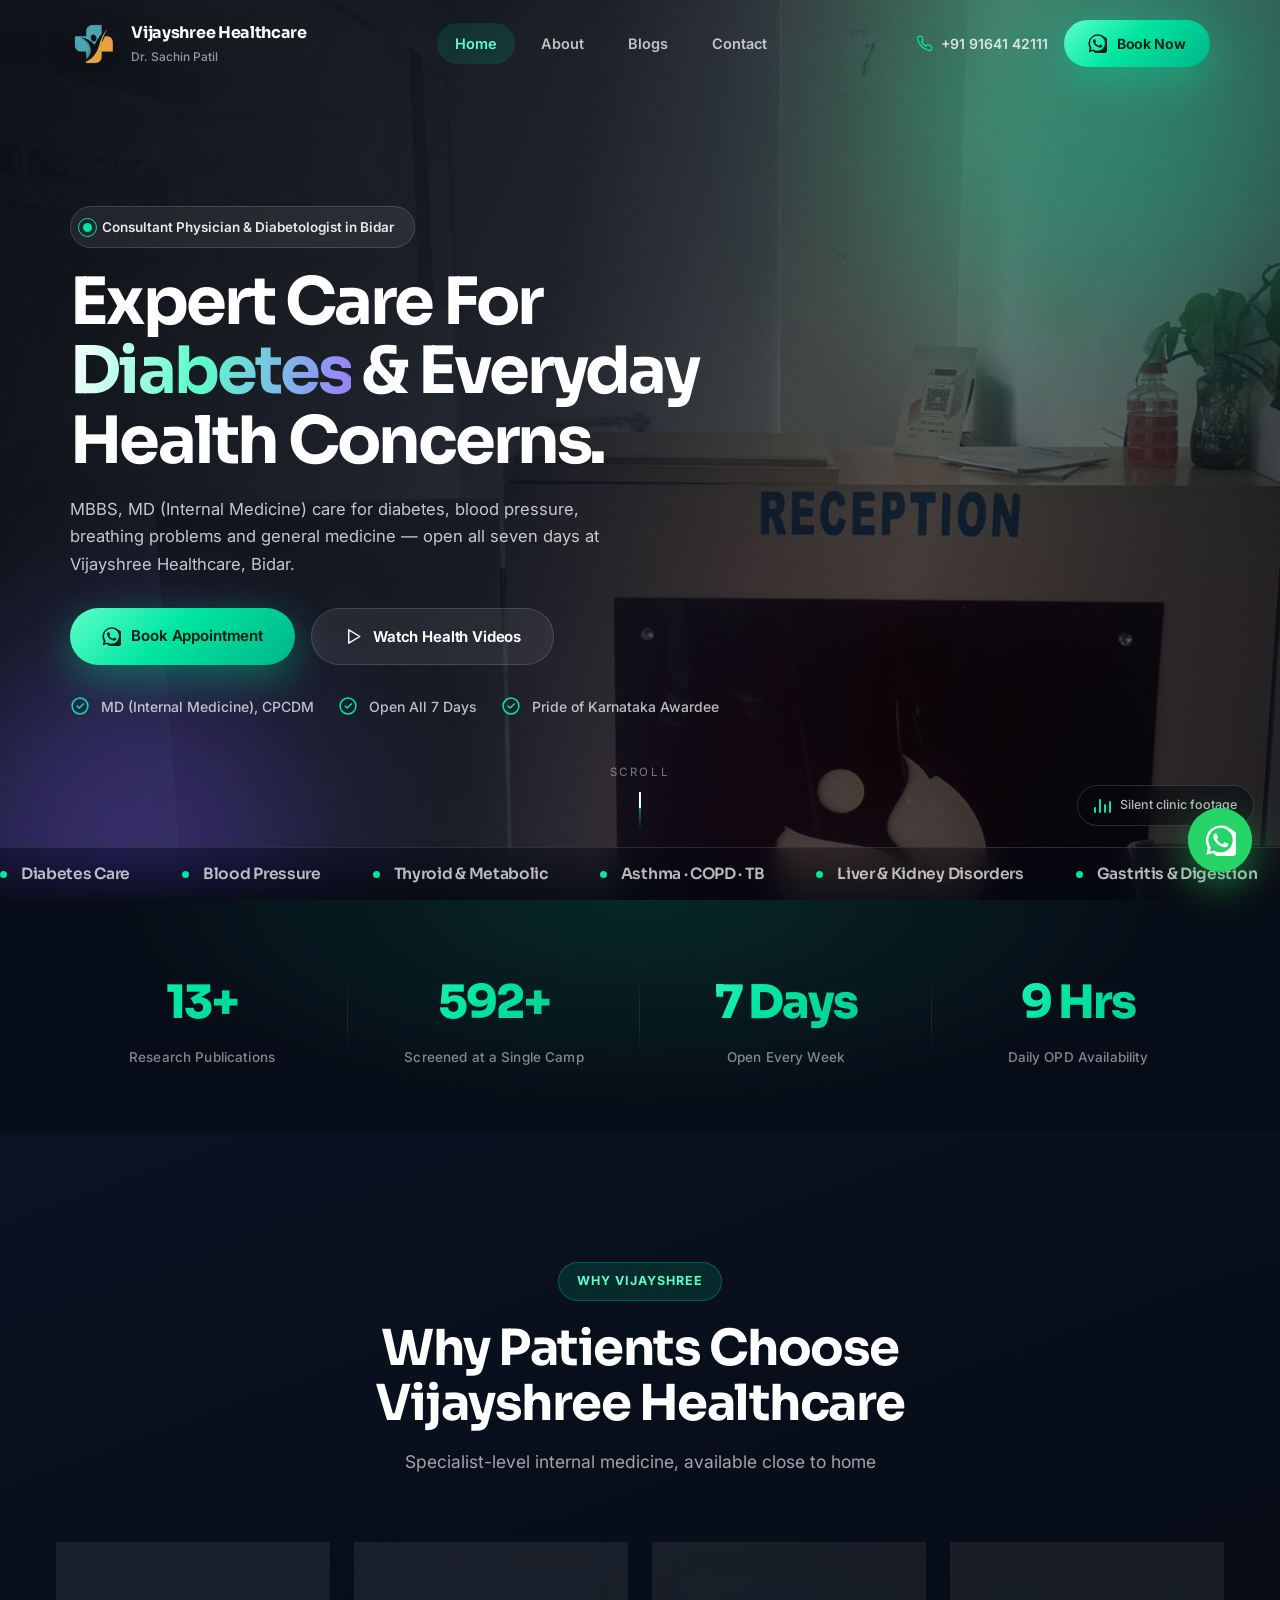
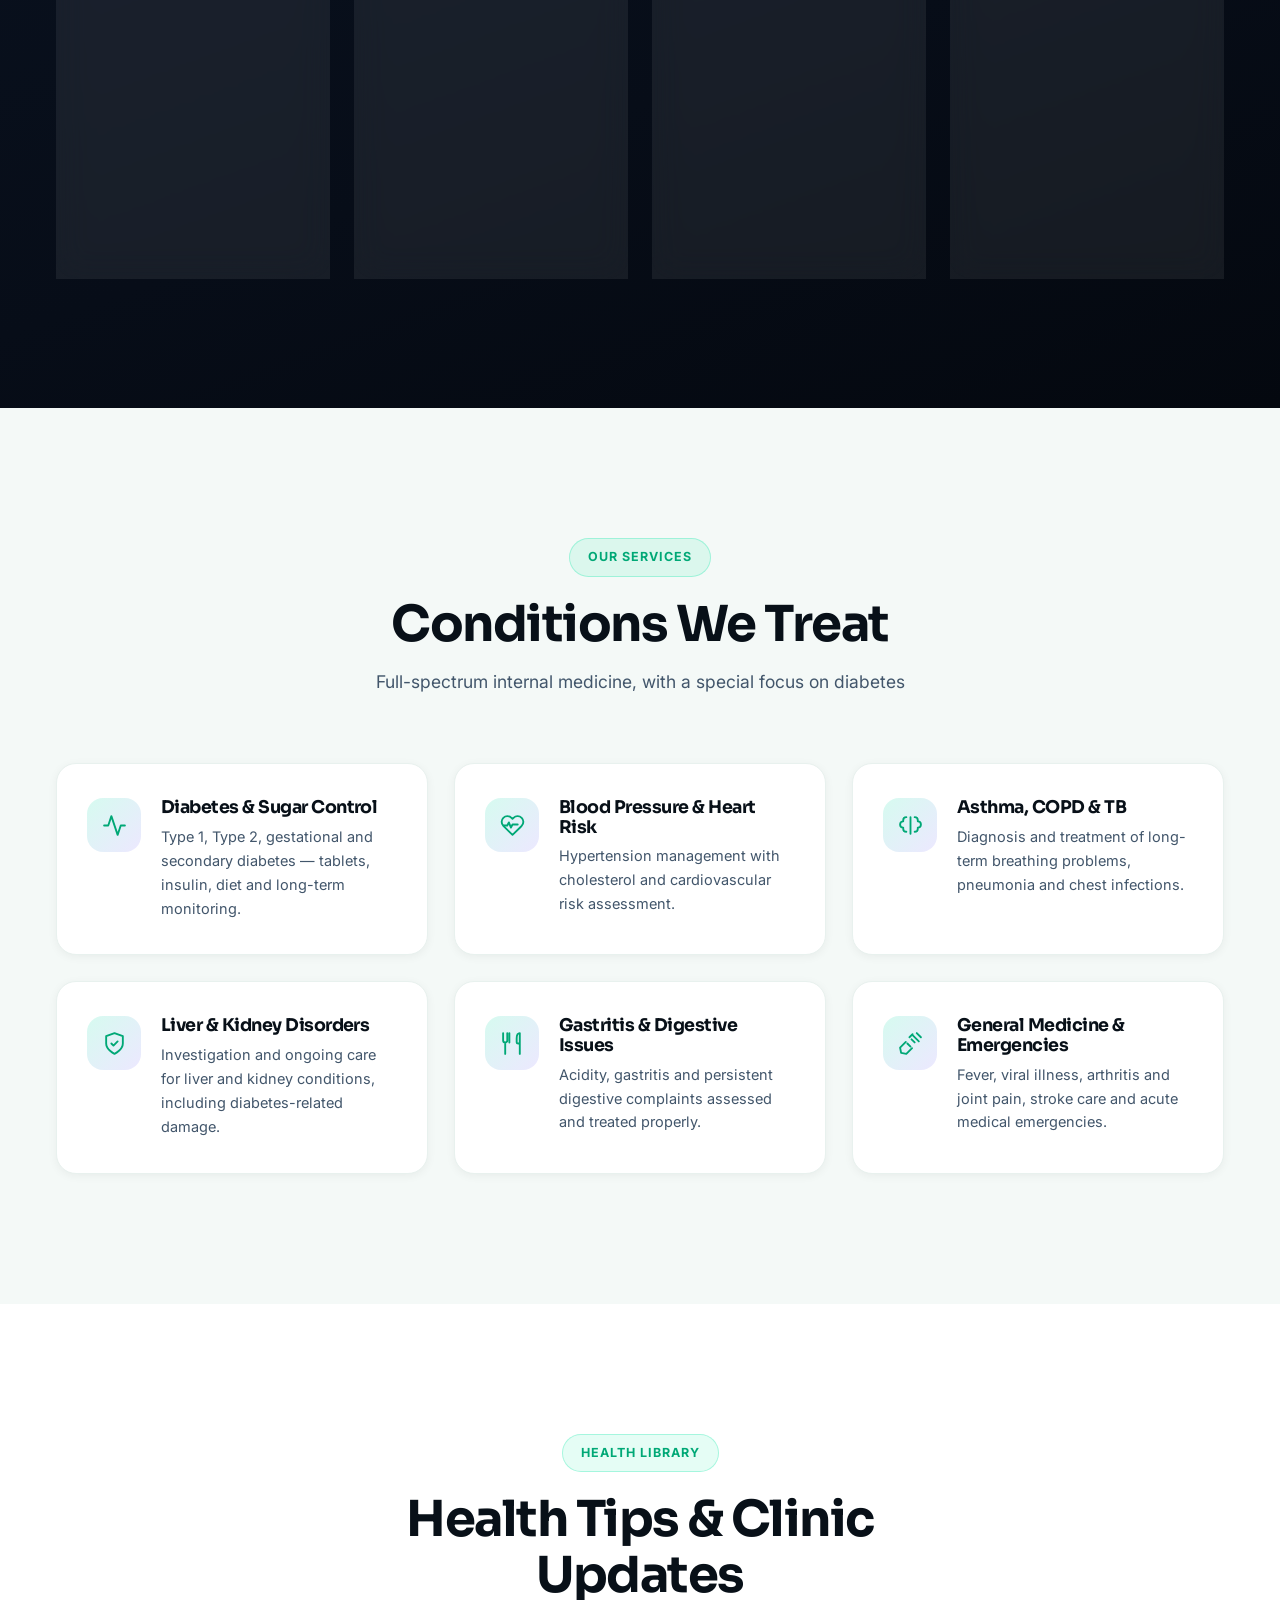
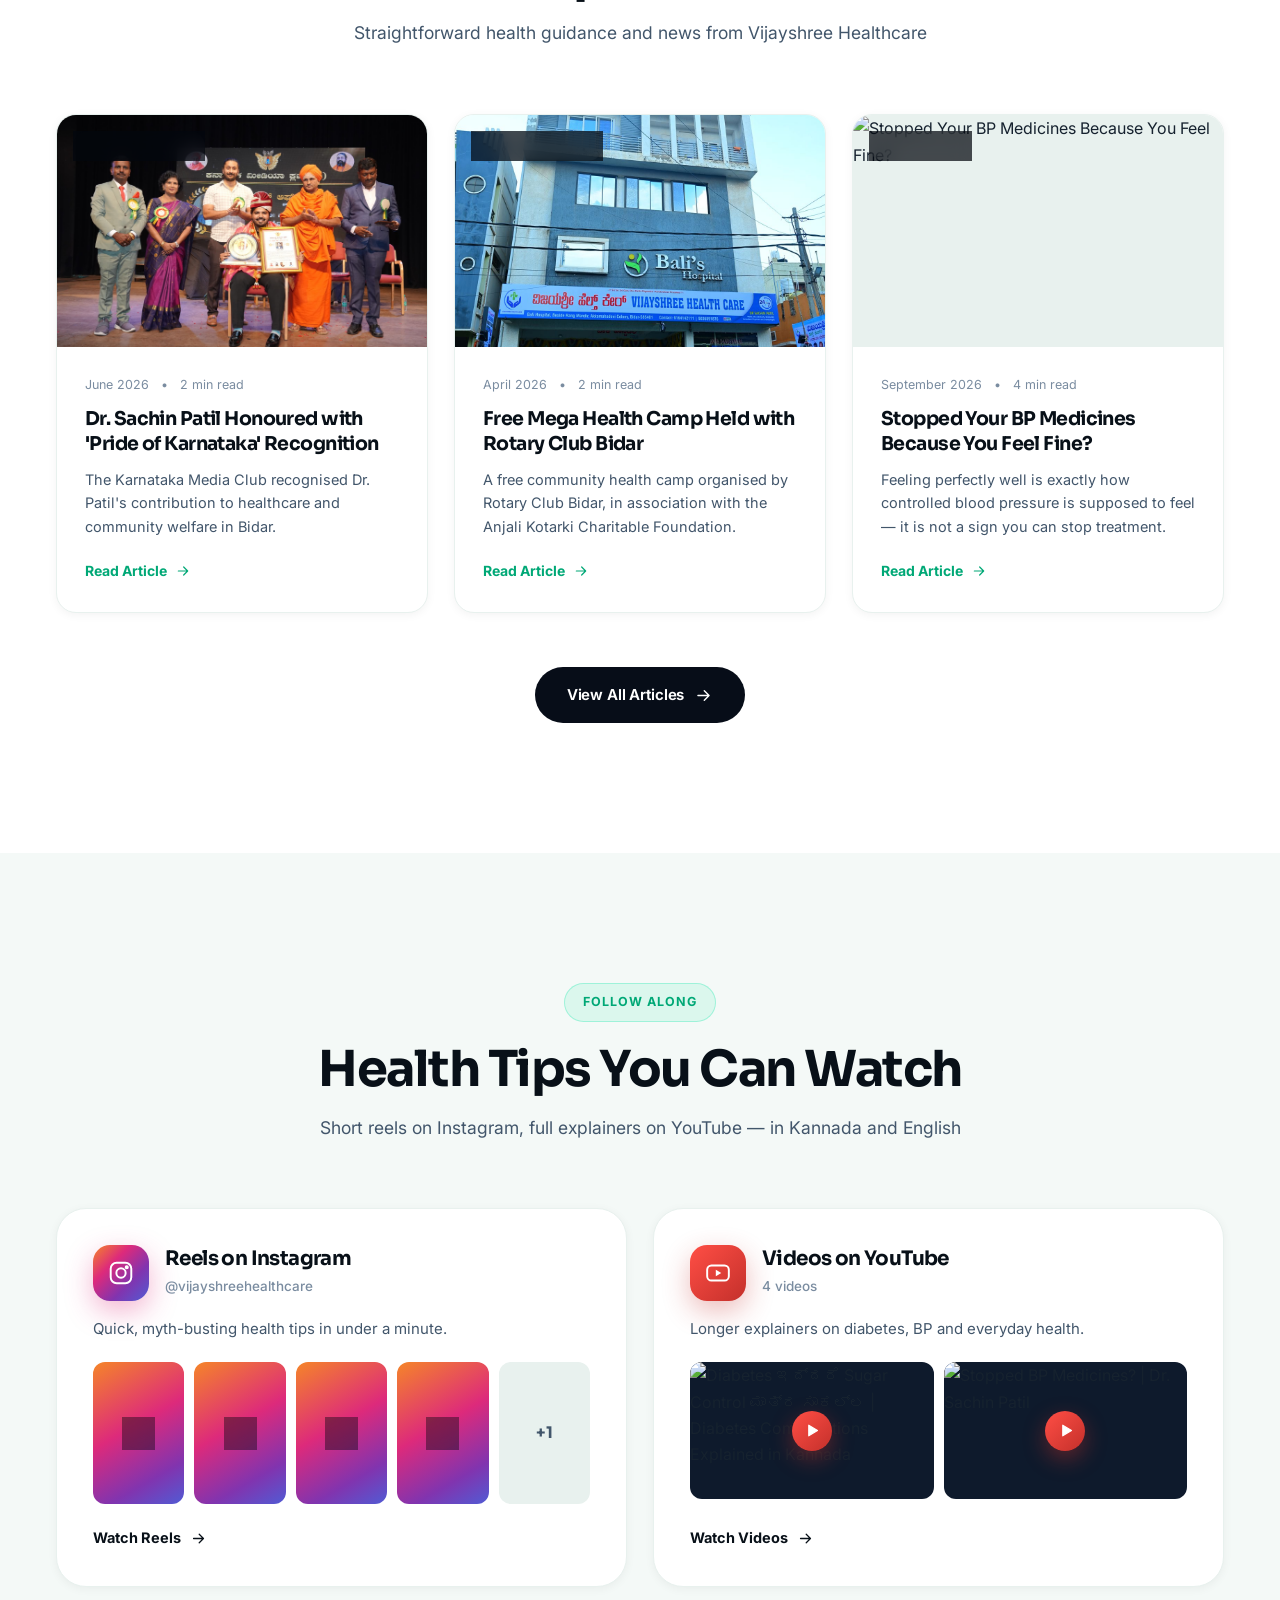
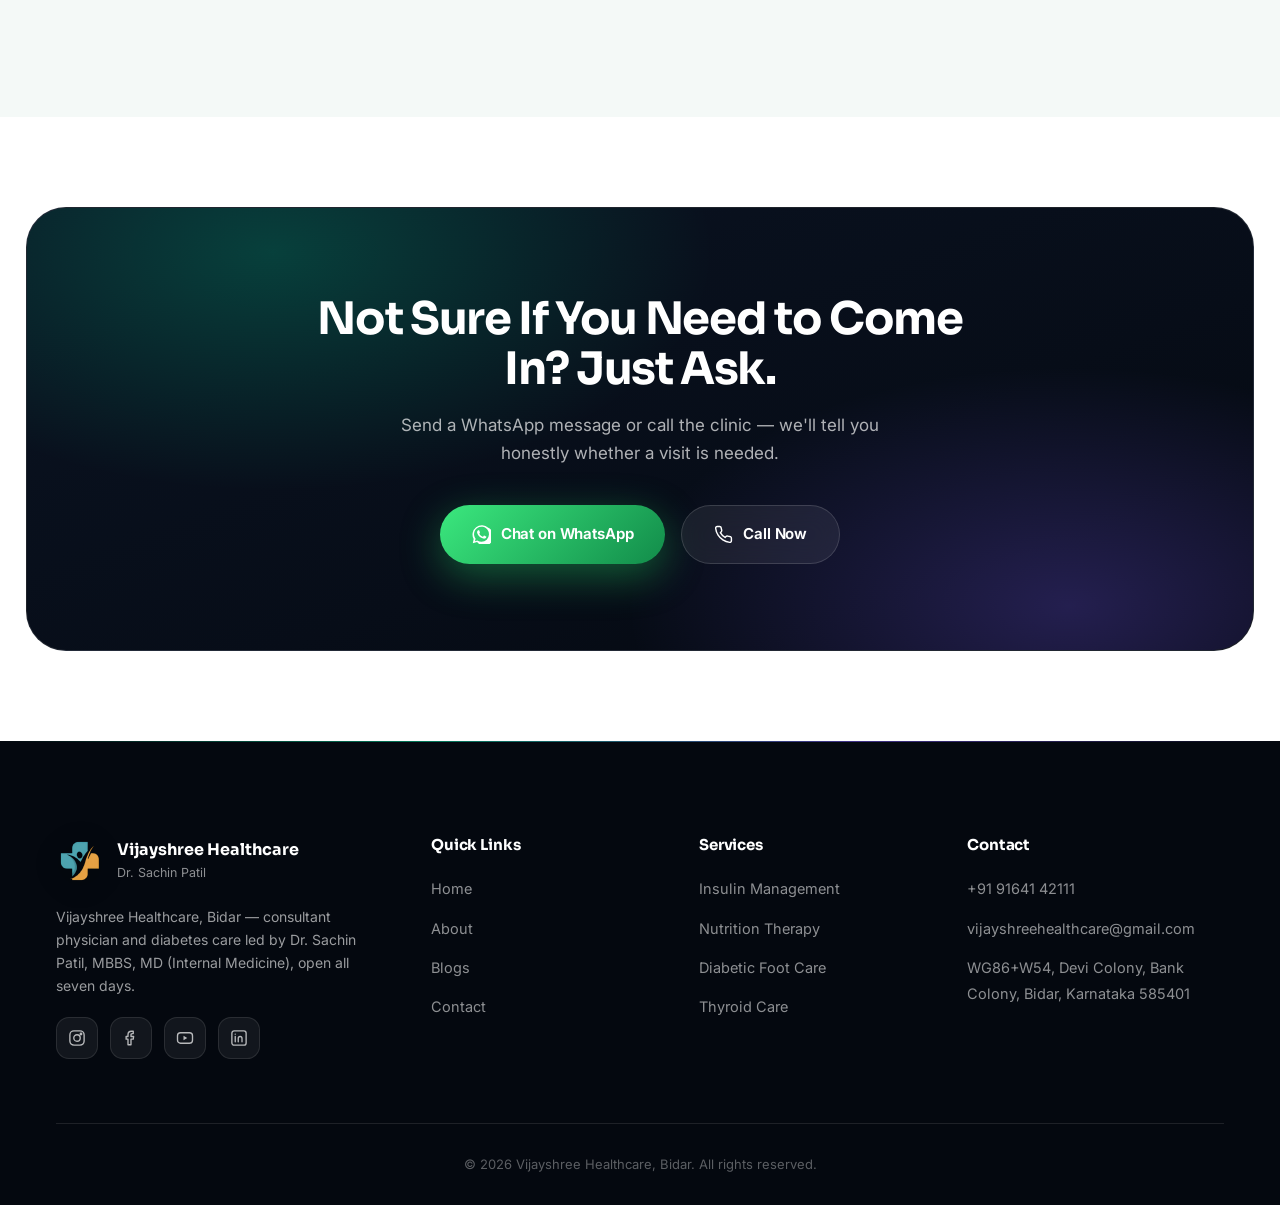
==== index.html @ bd12eb0a "first commit Static website for Vijayshree Healthcare, Bidar (Dr. Sachin Patil). Vanilla HTML/CSS/JS" ====
<!DOCTYPE html>
<html lang="en">
<head>
<meta charset="UTF-8">
<meta name="viewport" content="width=device-width, initial-scale=1.0">
<title>Vijayshree Healthcare, Bidar | Dr. Sachin Patil — Consultant Physician &amp; Diabetologist</title>
<meta name="description" content="Consultant physician and diabetes care in Bidar by Dr. Sachin Patil, MBBS, MD (Internal Medicine). Open all 7 days. Book on WhatsApp or call +91 91641 42111.">
<meta name="theme-color" content="#04080F">
<link rel="icon" href="assets/favicon/favicon.ico" sizes="any">
<link rel="icon" type="image/png" sizes="32x32" href="assets/favicon/favicon-32.png">
<link rel="icon" type="image/png" sizes="16x16" href="assets/favicon/favicon-16.png">
<link rel="apple-touch-icon" href="assets/favicon/apple-touch-icon.png">
<link rel="manifest" href="site.webmanifest">
<link rel="preconnect" href="https://fonts.googleapis.com">
<link rel="preconnect" href="https://fonts.gstatic.com" crossorigin>
<link href="https://fonts.googleapis.com/css2?family=Sora:wght@500;600;700;800&family=Inter:wght@400;500;600;700&display=swap" rel="stylesheet">
<link rel="stylesheet" href="css/style.css">
</head>
<body data-page="index">

  <div class="preloader" id="preloader"></div>

  <div id="navbar-root"></div>

  <section class="hero" id="heroRoot"></section>

  <section class="stats-bar" id="statsRoot"></section>

  <section class="section bg-dark" id="highlightsRoot"></section>

  <section class="section bg-tint" id="servicesRoot"></section>

  <section class="section bg-dark" id="testimonialsRoot"></section>

  <section class="section" id="latestBlogsRoot"></section>

  <section class="section bg-tint" id="socialRoot"></section>

  <section class="section-tight" id="ctaRoot"></section>

  <div id="footer-root"></div>
  <div id="float-root"></div>
  <div id="modal-root"></div>
  <div id="article-modal-root"></div>

  <script src="content.js"></script>
  <script src="js/icons.js"></script>
  <script src="js/main.js"></script>
  <script src="js/home.js"></script>
</body>
</html>
---- css/style.css ----
/* ==========================================================
   GlucoCare — Design System v2
   Palette: Midnight navy · Neon mint · Electric violet
   Fonts: Sora (display) + Inter (body)
   ========================================================== */

:root{
  /* --- Core brand --- */
  --mint-300:#5CFFC9;
  --mint-400:#00E5A0;      /* primary accent */
  --mint-500:#00C98D;
  --mint-600:#00A876;
  --violet-400:#9B7CFF;
  --violet-500:#7C5CFF;    /* secondary accent */
  --violet-600:#6340F0;
  --cyan-400:#22D3EE;
  --amber-400:#FFB020;

  /* --- Neutrals --- */
  --night-950:#04080F;
  --night-900:#070D18;
  --night-850:#0A1322;
  --night-800:#0E1A2C;
  --night-700:#16263D;
  --line-dark:rgba(255,255,255,.10);

  --ink-900:#081018;
  --ink-800:#16222F;
  --ink-600:#42566B;
  --ink-400:#7A8CA0;
  --ink-200:#D7E1E9;
  --paper-0:#FFFFFF;
  --paper-50:#F4F9F7;
  --paper-100:#E8F1EE;

  --whatsapp:#25D366;
  --whatsapp-dark:#128C4A;

  /* --- Gradients --- */
  --grad-mint: linear-gradient(135deg, #5CFFC9 0%, #00E5A0 45%, #00B589 100%);
  --grad-violet: linear-gradient(135deg, #9B7CFF 0%, #7C5CFF 50%, #5B34E8 100%);
  --grad-duo: linear-gradient(120deg, #00E5A0 0%, #22D3EE 45%, #7C5CFF 100%);
  --grad-night: linear-gradient(160deg, #0A1322 0%, #070D18 60%, #04080F 100%);
  --grad-text: linear-gradient(100deg, #FFFFFF 0%, #5CFFC9 45%, #9B7CFF 100%);

  /* --- Effects --- */
  --glow-mint: 0 12px 40px rgba(0,229,160,.38);
  --glow-violet: 0 12px 40px rgba(124,92,255,.38);
  --shadow-sm: 0 2px 10px rgba(8,16,24,.05);
  --shadow-md: 0 12px 34px rgba(8,16,24,.09);
  --shadow-lg: 0 28px 70px rgba(4,8,15,.20);
  --glass: rgba(255,255,255,.07);
  --glass-line: rgba(255,255,255,.14);

  --radius-sm:12px;
  --radius-md:20px;
  --radius-lg:30px;
  --radius-xl:40px;
  --radius-full:999px;

  --container:1220px;
  --nav-h:88px;
}

*,*::before,*::after{ box-sizing:border-box; }
html{ scroll-behavior:smooth; }
body{
  margin:0;
  font-family:'Inter',system-ui,-apple-system,sans-serif;
  color:var(--ink-800);
  background:var(--paper-0);
  line-height:1.65;
  -webkit-font-smoothing:antialiased;
  overflow-x:hidden;
}
h1,h2,h3,h4{
  font-family:'Sora','Inter',sans-serif;
  font-weight:700; line-height:1.12; letter-spacing:-0.03em;
  margin:0 0 .5em; color:var(--ink-900);
}
p{ margin:0 0 1em; color:var(--ink-600); }
a{ color:inherit; text-decoration:none; }
img{ max-width:100%; display:block; }
ul{ list-style:none; margin:0; padding:0; }
button{ font-family:inherit; cursor:pointer; }
.container{ max-width:var(--container); margin:0 auto; padding:0 26px; }
::selection{ background:var(--mint-400); color:var(--night-900); }
::-webkit-scrollbar{ width:11px; }
::-webkit-scrollbar-track{ background:var(--night-900); }
::-webkit-scrollbar-thumb{ background:var(--mint-500); border-radius:10px; }

.gradient-text{
  background:var(--grad-text); -webkit-background-clip:text; background-clip:text; color:transparent;
}
.mint-text{
  background:var(--grad-mint); -webkit-background-clip:text; background-clip:text; color:transparent;
}

/* ---------- Reveal ---------- */
.reveal{ opacity:0; transform:translateY(34px); transition:opacity .9s cubic-bezier(.16,1,.3,1), transform .9s cubic-bezier(.16,1,.3,1); }
.reveal.visible{ opacity:1; transform:none; }
.reveal-scale{ opacity:0; transform:scale(.94); transition:opacity .9s cubic-bezier(.16,1,.3,1), transform .9s cubic-bezier(.16,1,.3,1); }
.reveal-scale.visible{ opacity:1; transform:none; }
.stagger .reveal:nth-child(1){ transition-delay:.05s }
.stagger .reveal:nth-child(2){ transition-delay:.14s }
.stagger .reveal:nth-child(3){ transition-delay:.23s }
.stagger .reveal:nth-child(4){ transition-delay:.32s }
.stagger .reveal:nth-child(5){ transition-delay:.41s }
.stagger .reveal:nth-child(6){ transition-delay:.50s }

/* ==========================================================
   BUTTONS
   ========================================================== */
.btn{
  display:inline-flex; align-items:center; justify-content:center; gap:10px;
  padding:16px 32px; border-radius:var(--radius-full);
  font-weight:650; font-size:15px; letter-spacing:-.01em;
  border:none; position:relative; overflow:hidden; cursor:pointer;
  transition:transform .4s cubic-bezier(.34,1.4,.64,1), box-shadow .4s ease, background .3s ease;
  white-space:nowrap;
}
.btn svg{ width:19px; height:19px; flex-shrink:0; }
.btn::after{
  content:""; position:absolute; inset:0;
  background:linear-gradient(115deg,transparent 25%,rgba(255,255,255,.45) 45%,transparent 65%);
  transform:translateX(-130%); transition:transform .8s cubic-bezier(.16,1,.3,1);
}
.btn:hover::after{ transform:translateX(130%); }
.btn:active{ transform:scale(.96); }

.btn-primary{ background:var(--grad-mint); color:#04231A; box-shadow:var(--glow-mint); }
.btn-primary:hover{ transform:translateY(-4px); box-shadow:0 18px 50px rgba(0,229,160,.5); }

.btn-violet{ background:var(--grad-violet); color:#fff; box-shadow:var(--glow-violet); }
.btn-violet:hover{ transform:translateY(-4px); box-shadow:0 18px 50px rgba(124,92,255,.5); }

.btn-glass{
  background:var(--glass); color:#fff; border:1.5px solid var(--glass-line);
  backdrop-filter:blur(14px);
}
.btn-glass:hover{ background:rgba(255,255,255,.16); border-color:rgba(255,255,255,.4); transform:translateY(-4px); }

.btn-dark{ background:var(--night-900); color:#fff; }
.btn-dark:hover{ transform:translateY(-4px); box-shadow:var(--shadow-lg); }

.btn-whatsapp{
  background:linear-gradient(135deg,#3BE87E,var(--whatsapp-dark)); color:#fff;
  box-shadow:0 12px 40px rgba(37,211,102,.4);
}
.btn-whatsapp:hover{ transform:translateY(-4px); box-shadow:0 18px 50px rgba(37,211,102,.55); }
.btn-block{ width:100%; }
.btn-sm{ padding:12px 24px; font-size:14px; }

/* ==========================================================
   LOADING SCREEN
   The shell is empty in the HTML so it paints a dark screen
   instantly — the contents are filled in by main.js.
   ========================================================== */
.preloader{
  position:fixed; inset:0; z-index:5000;
  background:var(--grad-night);
  display:flex; flex-direction:column; align-items:center; justify-content:center; gap:0;
  transition:opacity .6s ease, visibility 0s linear .6s;
}
.preloader::before{
  content:""; position:absolute; inset:0;
  background:radial-gradient(60% 80% at 50% 35%, rgba(0,229,160,.16), transparent 65%),
             radial-gradient(60% 80% at 80% 90%, rgba(124,92,255,.20), transparent 65%);
}
.preloader.done{ opacity:0; visibility:hidden; pointer-events:none; }
body.loading{ overflow:hidden; }

.pre-inner{ position:relative; z-index:2; display:flex; flex-direction:column; align-items:center; }

.pre-logo-full{
  width:min(280px, 62vw); height:auto; display:block;
  filter:drop-shadow(0 12px 40px rgba(0,0,0,.45));
  animation:preLogoIn .8s cubic-bezier(.34,1.4,.64,1) both;
}

.pre-logo{
  width:84px; height:84px; border-radius:26px; background:var(--grad-mint);
  color:#04231A; display:flex; align-items:center; justify-content:center;
  font-family:'Sora',sans-serif; font-weight:800; font-size:29px; letter-spacing:-.02em;
  box-shadow:var(--glow-mint); position:relative;
  animation:preLogoIn .8s cubic-bezier(.34,1.4,.64,1) both;
}
@keyframes preLogoIn{ from{ transform:scale(.6); opacity:0 } to{ transform:none; opacity:1 } }
.pre-logo::before,.pre-logo::after{
  content:""; position:absolute; inset:0; border-radius:26px;
  border:1.5px solid var(--mint-400);
  animation:preRing 2.4s cubic-bezier(0,0,.2,1) infinite;
}
.pre-logo::after{ animation-delay:1.2s; }
@keyframes preRing{ 0%{ transform:scale(1); opacity:.7 } 100%{ transform:scale(1.75); opacity:0 } }

.pre-name{
  font-family:'Sora',sans-serif; font-weight:700; font-size:21px; color:#fff;
  margin-top:28px; letter-spacing:-.02em;
  animation:preFade .7s ease .25s both;
}
.pre-tagline{
  font-size:13.5px; color:rgba(255,255,255,.5); margin-top:6px; letter-spacing:.02em;
  animation:preFade .7s ease .4s both;
}
@keyframes preFade{ from{ opacity:0; transform:translateY(10px) } to{ opacity:1; transform:none } }

/* ECG heartbeat line */
.pre-ecg{ margin-top:26px; animation:preFade .7s ease .5s both; }
.pre-ecg svg{ width:190px; height:42px; display:block; overflow:visible; }
.pre-ecg path{
  fill:none; stroke:var(--mint-400); stroke-width:2.2;
  stroke-linecap:round; stroke-linejoin:round;
  stroke-dasharray:340; stroke-dashoffset:340;
  filter:drop-shadow(0 0 6px rgba(0,229,160,.7));
  animation:preEcg 1.8s cubic-bezier(.5,0,.5,1) infinite;
}
@keyframes preEcg{
  0%{ stroke-dashoffset:340 }
  55%{ stroke-dashoffset:0 }
  100%{ stroke-dashoffset:-340 }
}

/* Progress bar */
.pre-bar{
  width:190px; height:3px; border-radius:3px; margin-top:22px; overflow:hidden;
  background:rgba(255,255,255,.12);
  animation:preFade .7s ease .55s both;
}
.pre-bar span{
  display:block; height:100%; width:0; border-radius:3px;
  background:var(--grad-mint); box-shadow:var(--glow-mint);
  transition:width .35s ease;
}

@media (prefers-reduced-motion:reduce){
  .pre-logo::before,.pre-logo::after{ display:none; }
  .pre-ecg path{ animation:none; stroke-dashoffset:0; }
}

/* ==========================================================
   NAVBAR
   ========================================================== */
.navbar{
  position:fixed; top:0; left:0; right:0; z-index:1000; height:var(--nav-h);
  display:flex; align-items:center;
  transition:background .45s ease, box-shadow .45s ease, height .45s ease, border-color .45s ease;
  border-bottom:1px solid transparent;
}
/* Header spans the full width and uses the same fluid padding as the hero,
   so the logo lines up with the headline below it. */
.navbar .container{
  display:flex; align-items:center; justify-content:space-between; width:100%;
  max-width:none;
  padding-left:clamp(20px, 5.5vw, 120px);
  padding-right:clamp(20px, 5.5vw, 120px);
}
.navbar.scrolled{
  height:72px; background:rgba(7,13,24,.78);
  backdrop-filter:blur(20px) saturate(180%);
  border-bottom-color:var(--line-dark);
}
body.light-nav .navbar.scrolled{
  background:rgba(255,255,255,.85); border-bottom-color:var(--paper-100);
  box-shadow:0 6px 30px rgba(8,16,24,.07);
}
.nav-brand{ display:flex; align-items:center; gap:13px; }
.nav-logo{
  width:48px; height:48px; border-radius:15px; background:var(--grad-mint);
  color:#04231A; display:flex; align-items:center; justify-content:center;
  font-family:'Sora',sans-serif; font-weight:800; font-size:17px; flex-shrink:0;
  box-shadow:var(--glow-mint);
}
.nav-logo-img{
  width:48px; height:48px; object-fit:contain; flex-shrink:0; display:block;
  filter:drop-shadow(0 4px 12px rgba(0,0,0,.35));
}
.nav-clinic-name{ font-family:'Sora',sans-serif; font-weight:700; font-size:16px; color:#fff; letter-spacing:-.02em; }
.nav-doctor-name{ font-size:12px; color:rgba(255,255,255,.55); font-weight:500; }
body.light-nav .nav-clinic-name{ color:var(--ink-900); }
body.light-nav .nav-doctor-name{ color:var(--ink-400); }
body.light-nav .navbar:not(.scrolled) .nav-clinic-name,
body.light-nav .navbar:not(.scrolled) .nav-doctor-name{ color:#fff; }
body.light-nav .navbar:not(.scrolled) .nav-doctor-name{ color:rgba(255,255,255,.55); }

.nav-links{ display:flex; align-items:center; gap:8px; }
.nav-links a{
  font-weight:600; font-size:14.5px; padding:9px 18px; border-radius:var(--radius-full);
  color:rgba(255,255,255,.72); transition:color .3s ease, background .3s ease;
}
.nav-links a:hover{ color:#fff; background:rgba(255,255,255,.08); }
.nav-links a.active{ color:var(--mint-300); background:rgba(0,229,160,.12); }
body.light-nav .navbar.scrolled .nav-links a{ color:var(--ink-600); }
body.light-nav .navbar.scrolled .nav-links a:hover{ color:var(--ink-900); background:var(--paper-100); }
body.light-nav .navbar.scrolled .nav-links a.active{ color:var(--mint-600); background:rgba(0,229,160,.13); }

.nav-right{ display:flex; align-items:center; gap:16px; }
.nav-call{ display:flex; align-items:center; gap:8px; font-weight:600; font-size:14px; color:rgba(255,255,255,.8); }
.nav-call svg{ width:17px; height:17px; color:var(--mint-400); }
body.light-nav .navbar.scrolled .nav-call{ color:var(--ink-800); }

.nav-toggle{
  display:none; width:46px; height:46px; border:none; background:transparent; color:#fff;
  flex-direction:column; align-items:center; justify-content:center; gap:5px; z-index:1200;
}
body.light-nav .navbar.scrolled .nav-toggle{ color:var(--ink-900); }
.nav-toggle span{ width:24px; height:2.5px; border-radius:2px; background:currentColor; transition:all .4s cubic-bezier(.68,-.4,.27,1.4); }
.nav-toggle.active span:nth-child(1){ transform:translateY(7.5px) rotate(45deg); }
.nav-toggle.active span:nth-child(2){ opacity:0; transform:scaleX(0); }
.nav-toggle.active span:nth-child(3){ transform:translateY(-7.5px) rotate(-45deg); }

.mobile-menu{
  position:fixed; inset:0; z-index:1100; background:var(--grad-night);
  display:flex; flex-direction:column; align-items:center; justify-content:center; gap:26px;
  clip-path:circle(0% at 92% 6%); transition:clip-path .7s cubic-bezier(.76,0,.24,1);
}
.mobile-menu.active{ clip-path:circle(150% at 92% 6%); }
.mobile-menu a{ color:#fff; font-family:'Sora',sans-serif; font-size:30px; font-weight:600; }
.mobile-menu a:hover{ color:var(--mint-400); }

@media (max-width:960px){ .nav-links,.nav-call{ display:none; } .nav-toggle{ display:flex; } .nav-right .btn{ display:none; } }

/* ==========================================================
   HERO — full-bleed background video
   ========================================================== */
.hero{
  position:relative; display:flex; align-items:center;
  /* Exactly one screen tall. The ticker is pinned to the hero's bottom edge, so
     locking the hero to the viewport height puts the ticker on the fold line —
     never stranded mid-screen, never pushed below it. */
  min-height:100svh; max-height:100svh;
  padding:calc(var(--nav-h) + 28px) 0 92px; overflow:hidden; color:#fff;
  background:var(--night-950);
}
.hero-video-bg{
  position:absolute; inset:0; width:100%; height:100%; object-fit:cover; z-index:0;
  filter:saturate(.85) contrast(1.05);
}
/* YouTube used as the hero background — scaled to fill, clicks pass through */
.hero-yt-wrap{
  position:absolute; inset:0; z-index:0; overflow:hidden; pointer-events:none;
  background-size:cover; background-position:center;
}
.hero-yt-wrap iframe{
  position:absolute; top:50%; left:50%; transform:translate(-50%,-50%);
  width:100vw; height:56.25vw; min-height:100%; min-width:177.78vh;
  border:0; pointer-events:none;
  transform-origin:center center;
  filter:saturate(.9) contrast(1.03);
}

.hero-overlay{
  position:absolute; inset:0; z-index:1;
  background:
    linear-gradient(100deg, rgba(4,8,15,.96) 0%, rgba(7,13,24,.88) 42%, rgba(4,8,15,.55) 70%, rgba(4,8,15,.75) 100%),
    radial-gradient(90% 80% at 85% 20%, rgba(0,229,160,.18) 0%, transparent 60%),
    radial-gradient(70% 70% at 10% 90%, rgba(124,92,255,.22) 0%, transparent 65%);
}
.hero-noise{
  position:absolute; inset:0; z-index:2; opacity:.5; pointer-events:none; mix-blend-mode:overlay;
  background-image:url("data:image/svg+xml,%3Csvg xmlns='http://www.w3.org/2000/svg' width='160' height='160'%3E%3Cfilter id='n'%3E%3CfeTurbulence type='fractalNoise' baseFrequency='.85' numOctaves='3'/%3E%3C/filter%3E%3Crect width='100%25' height='100%25' filter='url(%23n)' opacity='.35'/%3E%3C/svg%3E");
}
.hero-orb{
  position:absolute; border-radius:50%; filter:blur(90px); z-index:1; pointer-events:none;
  animation:orbFloat 16s ease-in-out infinite;
}
.hero-orb.o1{ width:460px; height:460px; background:rgba(0,229,160,.30); top:-140px; right:-60px; }
.hero-orb.o2{ width:360px; height:360px; background:rgba(124,92,255,.32); bottom:-120px; left:-60px; animation-delay:-6s; }
@keyframes orbFloat{ 0%,100%{ transform:translate(0,0) scale(1);} 50%{ transform:translate(-30px,40px) scale(1.12);} }

/* The hero is a full-bleed banner — it ignores the site's centred container width
   and uses fluid side padding instead, so the headline sits closer to the edge. */
.hero .container{
  position:relative; z-index:5; width:100%;
  max-width:none;
  padding-left:clamp(20px, 5.5vw, 120px);
  padding-right:clamp(20px, 5.5vw, 120px);
}
.hero-inner{ max-width:880px; }

.hero-badge{
  display:inline-flex; align-items:center; gap:10px; margin-bottom:20px;
  padding:9px 20px 9px 12px; border-radius:var(--radius-full);
  background:rgba(255,255,255,.07); border:1px solid var(--glass-line);
  backdrop-filter:blur(14px); font-size:13.5px; font-weight:600; color:rgba(255,255,255,.9);
}
.hero-badge .live-dot{
  width:9px; height:9px; border-radius:50%; background:var(--mint-400); position:relative; flex-shrink:0;
}
.hero-badge .live-dot::after{
  content:""; position:absolute; inset:-5px; border-radius:50%; border:1.5px solid var(--mint-400);
  animation:ping 2s cubic-bezier(0,0,.2,1) infinite;
}
@keyframes ping{ 0%{ transform:scale(.7); opacity:1;} 100%{ transform:scale(1.6); opacity:0;} }

.hero h1{
  color:#fff; font-size:clamp(2.3rem,5.1vw,4.1rem); line-height:1.06; margin-bottom:20px;
  letter-spacing:-.045em; font-weight:700;
}
.hero h1 .line{ display:block; overflow:hidden; }
.hero h1 .line > span{
  display:block; animation:riseIn 1.1s cubic-bezier(.16,1,.3,1) both;
}
.hero h1 .line:nth-child(1) > span{ animation-delay:.1s }
.hero h1 .line:nth-child(2) > span{ animation-delay:.24s }
.hero h1 .line:nth-child(3) > span{ animation-delay:.38s }
@keyframes riseIn{ from{ transform:translateY(105%); opacity:0 } to{ transform:none; opacity:1 } }

.hero .lead{
  color:rgba(255,255,255,.76); font-size:clamp(15.5px,1.3vw,18px); max-width:540px; margin-bottom:30px;
  animation:fadeUp 1s cubic-bezier(.16,1,.3,1) .52s both;
}
@keyframes fadeUp{ from{ transform:translateY(24px); opacity:0 } to{ transform:none; opacity:1 } }
.hero-actions{ display:flex; gap:16px; flex-wrap:wrap; animation:fadeUp 1s cubic-bezier(.16,1,.3,1) .64s both; }

.hero-trust{
  display:flex; align-items:center; gap:24px; margin-top:30px; flex-wrap:wrap;
  animation:fadeUp 1s cubic-bezier(.16,1,.3,1) .78s both;
}
.trust-item{ display:flex; align-items:center; gap:11px; }
.trust-item svg{ width:20px; height:20px; color:var(--mint-400); flex-shrink:0; }
.trust-item span{ font-size:14px; color:rgba(255,255,255,.72); font-weight:500; }

/* Mute / sound-off chip + video credit */
.hero-videochip{
  position:absolute; right:26px; bottom:74px; z-index:6;
  display:flex; align-items:center; gap:9px; padding:9px 16px;
  border-radius:var(--radius-full); background:rgba(4,8,15,.5);
  border:1px solid var(--glass-line); backdrop-filter:blur(12px);
  font-size:12.5px; color:rgba(255,255,255,.7); font-weight:500;
}
.hero-videochip .bars{ display:flex; align-items:flex-end; gap:2.5px; height:14px; }
.hero-videochip .bars i{
  width:2.5px; background:var(--mint-400); border-radius:2px; animation:eq 1.1s ease-in-out infinite;
}
.hero-videochip .bars i:nth-child(1){ height:40%; animation-delay:0s }
.hero-videochip .bars i:nth-child(2){ height:100%; animation-delay:.18s }
.hero-videochip .bars i:nth-child(3){ height:65%; animation-delay:.36s }
.hero-videochip .bars i:nth-child(4){ height:85%; animation-delay:.54s }
@keyframes eq{ 0%,100%{ transform:scaleY(.4) } 50%{ transform:scaleY(1) } }

/* Scroll cue */
.scroll-cue{
  position:absolute; bottom:70px; left:50%; transform:translateX(-50%); z-index:6;
  display:flex; flex-direction:column; align-items:center; gap:10px;
  font-size:11.5px; letter-spacing:.22em; text-transform:uppercase; color:rgba(255,255,255,.45);
}
.scroll-cue .rail{ width:1.5px; height:38px; background:linear-gradient(to bottom,var(--mint-400),transparent); position:relative; overflow:hidden; }
.scroll-cue .rail::after{
  content:""; position:absolute; top:0; left:0; width:100%; height:16px; background:#fff;
  animation:railDrop 2s ease-in-out infinite;
}
@keyframes railDrop{ 0%{ transform:translateY(-18px) } 100%{ transform:translateY(44px) } }

@media (max-width:960px){
  /* On phones let a tall stack grow rather than clip it — the ticker may sit just
     below the fold there, which is fine on a scrolling touch screen. */
  .hero{ min-height:100svh; max-height:none; text-align:left; }
  .hero-videochip{ display:none; }
  .hero-trust{ gap:16px; }
}

/* Short desktop screens (most laptops are ~640-780px of usable viewport).
   Tighten the hero so the ticker along its bottom edge stays above the fold. */
@media (min-width:961px) and (max-height:820px){
  .hero{ padding:calc(var(--nav-h) + 16px) 0 80px; }
  .hero h1{ font-size:clamp(2rem,3.5vw,3.1rem); margin-bottom:16px; }
  .hero-badge{ margin-bottom:14px; }
  .hero .lead{ margin-bottom:22px; }
  .hero-trust{ margin-top:22px; }
  .scroll-cue{ display:none; }
}

/* ==========================================================
   MARQUEE TICKER
   ========================================================== */
.marquee{
  background:var(--night-900); border-top:1px solid var(--line-dark); border-bottom:1px solid var(--line-dark);
  padding:22px 0; overflow:hidden; position:relative;
}
.marquee-track{ display:flex; gap:52px; width:max-content; animation:scrollX 34s linear infinite; }
.marquee:hover .marquee-track{ animation-play-state:paused; }
@keyframes scrollX{ from{ transform:translateX(0) } to{ transform:translateX(-50%) } }
.marquee-item{
  display:flex; align-items:center; gap:14px; color:rgba(255,255,255,.55);
  font-family:'Sora',sans-serif; font-size:17px; font-weight:600; white-space:nowrap; letter-spacing:-.02em;
}
.marquee-item .dot{ width:7px; height:7px; border-radius:50%; background:var(--mint-400); flex-shrink:0; }

/* Ticker sitting along the bottom edge of the hero, over the video */
.hero-marquee{
  position:absolute; bottom:0; left:0; right:0; z-index:6;
  padding:13px 0;
  background:linear-gradient(to top, rgba(4,8,15,.82), rgba(4,8,15,.42));
  backdrop-filter:blur(14px) saturate(150%);
  border-top:1px solid var(--glass-line); border-bottom:none;
}
.hero-marquee .marquee-item{ font-size:15.5px; color:rgba(255,255,255,.72); }

/* ==========================================================
   STATS
   ========================================================== */
.stats-bar{ background:var(--night-900); position:relative; overflow:hidden; }
.stats-bar::before{
  content:""; position:absolute; inset:0;
  background:radial-gradient(60% 130% at 50% 0%, rgba(0,229,160,.12) 0%, transparent 70%);
}
.stats-grid{ display:grid; grid-template-columns:repeat(4,1fr); padding:64px 0; position:relative; }
.stat-item{ text-align:center; color:#fff; position:relative; }
.stat-item:not(:last-child)::after{
  content:""; position:absolute; right:0; top:12%; height:76%; width:1px;
  background:linear-gradient(to bottom,transparent,var(--line-dark),transparent);
}
.stat-number{
  font-family:'Sora',sans-serif; font-weight:800; font-size:clamp(2rem,3.6vw,3.1rem);
  background:var(--grad-mint); -webkit-background-clip:text; background-clip:text; color:transparent;
  letter-spacing:-.04em;
}
.stat-label{ font-size:13.5px; color:rgba(255,255,255,.5); margin-top:6px; font-weight:500; letter-spacing:.01em; }
@media (max-width:760px){
  .stats-grid{ grid-template-columns:repeat(2,1fr); gap:40px 0; padding:48px 0; }
  .stat-item:not(:last-child)::after{ display:none; }
}

/* ==========================================================
   SECTIONS
   ========================================================== */
.section{ padding:130px 0; position:relative; }
.section-tight{ padding:90px 0; position:relative; }
.bg-tint{ background:var(--paper-50); }
.bg-dark{ background:var(--grad-night); color:#fff; }
.bg-dark h2,.bg-dark h3{ color:#fff; }
.bg-dark p{ color:rgba(255,255,255,.62); }

.section-head{ text-align:center; max-width:680px; margin:0 auto 66px; }
.section-head.left{ text-align:left; margin-left:0; }
.eyebrow-pill{
  display:inline-flex; align-items:center; gap:8px;
  background:rgba(0,229,160,.10); color:var(--mint-600); border:1px solid rgba(0,229,160,.28);
  padding:8px 18px; border-radius:var(--radius-full);
  font-size:12.5px; font-weight:700; letter-spacing:.08em; text-transform:uppercase; margin-bottom:20px;
}
.bg-dark .eyebrow-pill{ color:var(--mint-300); background:rgba(0,229,160,.12); }
.section-head h2{ font-size:clamp(2rem,3.9vw,3.1rem); margin-bottom:16px; }
.section-head p{ font-size:17.5px; }

.section-foot{ display:flex; justify-content:center; margin-top:54px; }

.grid-4{ display:grid; grid-template-columns:repeat(4,1fr); gap:24px; }
.grid-3{ display:grid; grid-template-columns:repeat(3,1fr); gap:26px; }
.grid-2{ display:grid; grid-template-columns:repeat(2,1fr); gap:26px; }

/* ==========================================================
   FEATURE CARDS (dark glass)
   ========================================================== */
.feature-card{
  position:relative; padding:38px 30px; border-radius:var(--radius-md);
  background:var(--glass); border:1px solid var(--glass-line); backdrop-filter:blur(16px);
  overflow:hidden; transition:transform .5s cubic-bezier(.16,1,.3,1), border-color .4s ease, background .4s ease;
}
.feature-card::before{
  content:""; position:absolute; top:0; left:0; right:0; height:1px;
  background:linear-gradient(90deg,transparent,rgba(0,229,160,.7),transparent);
  opacity:0; transition:opacity .45s ease;
}
.feature-card:hover{ transform:translateY(-10px); background:rgba(255,255,255,.11); border-color:rgba(0,229,160,.35); }
.feature-card:hover::before{ opacity:1; }
.feature-icon{
  width:60px; height:60px; border-radius:18px; display:flex; align-items:center; justify-content:center;
  background:var(--grad-mint); margin-bottom:24px; box-shadow:var(--glow-mint);
}
.feature-icon svg{ width:27px; height:27px; color:#04231A; }
.feature-icon.violet{ background:var(--grad-violet); box-shadow:var(--glow-violet); }
.feature-icon.violet svg{ color:#fff; }
.feature-card h3{ font-size:19.5px; margin-bottom:10px; color:#fff; }
.feature-card p{ font-size:14.5px; margin:0; color:rgba(255,255,255,.6); }

/* ==========================================================
   SERVICE CARDS (light)
   ========================================================== */
.service-card{
  background:#fff; border-radius:var(--radius-md); padding:34px 30px;
  border:1px solid var(--paper-100); box-shadow:var(--shadow-sm);
  display:flex; gap:20px; position:relative; overflow:hidden;
  transition:transform .5s cubic-bezier(.16,1,.3,1), box-shadow .45s ease, border-color .45s ease;
}
.service-card::after{
  content:""; position:absolute; inset:auto -40% -70% auto; width:200px; height:200px; border-radius:50%;
  background:radial-gradient(circle,rgba(0,229,160,.16),transparent 70%);
  opacity:0; transition:opacity .5s ease;
}
.service-card:hover{ transform:translateY(-8px); box-shadow:var(--shadow-md); border-color:rgba(0,229,160,.4); }
.service-card:hover::after{ opacity:1; }
.service-icon{
  width:54px; height:54px; border-radius:16px; flex-shrink:0;
  background:linear-gradient(135deg,rgba(0,229,160,.16),rgba(124,92,255,.14));
  display:flex; align-items:center; justify-content:center;
}
.service-icon svg{ width:25px; height:25px; color:var(--mint-600); }
.service-card h3{ font-size:17.5px; margin-bottom:7px; }
.service-card p{ font-size:14.5px; margin:0; }

/* ==========================================================
   TESTIMONIALS
   ========================================================== */
.testimonial-track{ display:flex; gap:26px; overflow-x:auto; scroll-snap-type:x mandatory; padding:6px 0 18px; }
.testimonial-track::-webkit-scrollbar{ height:6px; }
.testimonial-track::-webkit-scrollbar-track{ background:rgba(255,255,255,.06); border-radius:6px; }
.testimonial-card{
  scroll-snap-align:start; min-width:360px; max-width:360px; padding:34px;
  border-radius:var(--radius-md); background:var(--glass);
  border:1px solid var(--glass-line); backdrop-filter:blur(16px);
  transition:transform .5s cubic-bezier(.16,1,.3,1), border-color .4s ease;
}
.testimonial-card:hover{ transform:translateY(-8px); border-color:rgba(0,229,160,.35); }
.quote-mark{ font-family:'Sora',sans-serif; font-size:56px; line-height:.6; color:var(--mint-400); opacity:.45; }
.stars{ display:flex; gap:3px; margin:14px 0 16px; }
.stars svg{ width:16px; height:16px; fill:var(--amber-400); color:var(--amber-400); }
.testimonial-card p{ font-size:15.5px; color:rgba(255,255,255,.82); line-height:1.65; }
.testimonial-person{ display:flex; align-items:center; gap:13px; margin-top:22px; padding-top:20px; border-top:1px solid var(--line-dark); }
.testimonial-avatar{
  width:48px; height:48px; border-radius:50%; background:var(--grad-duo); flex-shrink:0;
  display:flex; align-items:center; justify-content:center; color:#04231A; font-weight:800; font-size:15px;
  font-family:'Sora',sans-serif;
}
.testimonial-name{ font-weight:700; font-size:15px; color:#fff; }
.testimonial-role{ font-size:12.5px; color:rgba(255,255,255,.45); }

/* ==========================================================
   CTA BAND
   ========================================================== */
.cta-band{
  position:relative; overflow:hidden; text-align:center;
  background:var(--grad-night); border:1px solid var(--line-dark);
  border-radius:var(--radius-xl); padding:86px 50px; margin:0 26px;
}
.cta-band::before{
  content:""; position:absolute; inset:0;
  background:
    radial-gradient(60% 90% at 20% 10%, rgba(0,229,160,.22), transparent 60%),
    radial-gradient(60% 90% at 85% 90%, rgba(124,92,255,.26), transparent 60%);
}
.cta-band > *{ position:relative; z-index:2; }
.cta-band h2{ color:#fff; font-size:clamp(1.9rem,3.5vw,2.9rem); max-width:700px; margin:0 auto 16px; }
.cta-band p{ color:rgba(255,255,255,.68); max-width:520px; margin:0 auto 38px; font-size:17px; }
.cta-actions{ display:flex; gap:16px; justify-content:center; flex-wrap:wrap; }

/* ==========================================================
   PAGE HERO (inner pages)
   ========================================================== */
.page-hero{
  position:relative; overflow:hidden; text-align:center; color:#fff;
  background:var(--grad-night); padding:calc(var(--nav-h) + 90px) 0 110px;
}
.page-hero::before{
  content:""; position:absolute; inset:0;
  background:
    radial-gradient(70% 90% at 15% 0%, rgba(0,229,160,.18), transparent 60%),
    radial-gradient(70% 90% at 90% 100%, rgba(124,92,255,.24), transparent 60%);
}
.page-hero .container{ position:relative; z-index:3; }
.page-hero h1{ color:#fff; font-size:clamp(2.3rem,4.6vw,3.6rem); }
.page-hero p{ color:rgba(255,255,255,.7); font-size:17.5px; max-width:600px; margin:0 auto; }
.breadcrumb{ display:flex; gap:9px; justify-content:center; font-size:13px; color:rgba(255,255,255,.45); margin-bottom:20px; letter-spacing:.02em; }
.breadcrumb a:hover{ color:var(--mint-400); }

/* ==========================================================
   ABOUT PAGE
   ========================================================== */
.about-grid{ display:grid; grid-template-columns:.9fr 1.1fr; gap:74px; align-items:center; }
.about-portrait{ position:relative; border-radius:var(--radius-lg); overflow:hidden; aspect-ratio:4/5; box-shadow:var(--shadow-lg); }
.about-portrait::after{
  content:""; position:absolute; inset:0;
  background:linear-gradient(to top, rgba(4,8,15,.75) 0%, transparent 45%);
}
.about-portrait img{ width:100%; height:100%; object-fit:cover; }
.about-badge{ position:absolute; bottom:24px; left:24px; right:24px; z-index:3; }
.about-badge .name{ font-family:'Sora',sans-serif; font-weight:700; font-size:19px; color:#fff; }
.about-badge .cred{ font-size:13px; color:var(--mint-300); font-weight:500; }

.credential-list li{
  display:flex; gap:13px; align-items:flex-start; padding:13px 0;
  border-bottom:1px solid var(--paper-100); font-size:15px; color:var(--ink-600);
}
.credential-list li:last-child{ border-bottom:none; }
.credential-list svg{ width:19px; height:19px; color:var(--mint-500); flex-shrink:0; margin-top:3px; }

.tag-pill{
  display:inline-block; padding:11px 22px; border-radius:var(--radius-full);
  font-size:14px; font-weight:600; margin:0 9px 10px 0;
  background:#fff; color:var(--ink-800); border:1.5px solid var(--paper-100);
  transition:all .35s cubic-bezier(.34,1.4,.64,1);
}
.tag-pill:hover{ background:var(--grad-mint); color:#04231A; border-color:transparent; transform:translateY(-3px); box-shadow:var(--glow-mint); }

.timeline{ position:relative; max-width:780px; margin:0 auto; padding-left:38px; }
.timeline::before{
  content:""; position:absolute; left:10px; top:8px; bottom:8px; width:2px;
  background:linear-gradient(to bottom, var(--mint-400), var(--violet-500));
  opacity:.35;
}
.timeline-item{ position:relative; padding-bottom:42px; }
.timeline-item:last-child{ padding-bottom:0; }
.timeline-item::before{
  content:""; position:absolute; left:-38px; top:3px; width:22px; height:22px; border-radius:50%;
  background:var(--grad-mint); border:5px solid var(--paper-50); box-shadow:0 0 0 2px var(--mint-400);
}
.timeline-year{ font-family:'Sora',sans-serif; font-weight:800; color:var(--mint-600); font-size:14px; letter-spacing:.04em; margin-bottom:5px; }
.timeline-event{ font-size:15.5px; color:var(--ink-800); font-weight:500; }

.achieve-grid{ display:grid; grid-template-columns:repeat(4,1fr); gap:24px; }
.achieve-card{
  text-align:center; padding:38px 22px; border-radius:var(--radius-md); background:#fff;
  border:1px solid var(--paper-100); box-shadow:var(--shadow-sm);
  transition:transform .5s cubic-bezier(.16,1,.3,1), box-shadow .4s ease;
}
.achieve-card:hover{ transform:translateY(-8px); box-shadow:var(--shadow-md); }
.achieve-number{
  font-family:'Sora',sans-serif; font-weight:800; font-size:2.3rem; letter-spacing:-.04em;
  background:var(--grad-duo); -webkit-background-clip:text; background-clip:text; color:transparent;
}
.achieve-label{ font-size:13.5px; color:var(--ink-400); margin-top:6px; }

.philosophy-block{
  position:relative; overflow:hidden; border-radius:var(--radius-xl); padding:72px;
  background:var(--grad-night); border:1px solid var(--line-dark); color:#fff;
  display:grid; grid-template-columns:1.15fr .85fr; gap:56px; align-items:center;
}
.philosophy-block::before{
  content:""; position:absolute; inset:0;
  background:radial-gradient(70% 100% at 10% 20%, rgba(0,229,160,.18), transparent 60%),
             radial-gradient(60% 90% at 95% 90%, rgba(124,92,255,.24), transparent 60%);
}
.philosophy-block > *{ position:relative; z-index:2; }
.philosophy-block blockquote{
  font-family:'Sora',sans-serif; font-size:clamp(19px,2vw,25px); line-height:1.5;
  color:#fff; margin:0; font-weight:600; letter-spacing:-.02em;
}
.philosophy-points li{ display:flex; gap:13px; padding:11px 0; color:rgba(255,255,255,.78); font-size:15.5px; }
.philosophy-points svg{ width:21px; height:21px; color:var(--mint-400); flex-shrink:0; }

@media (max-width:960px){
  .about-grid,.philosophy-block{ grid-template-columns:1fr; gap:44px; }
  .philosophy-block{ padding:44px 28px; }
  .achieve-grid{ grid-template-columns:repeat(2,1fr); }
}

/* ==========================================================
   BLOGS
   ========================================================== */
.blog-filter{ display:flex; gap:11px; justify-content:center; flex-wrap:wrap; margin-bottom:54px; }
.filter-chip{
  padding:11px 24px; border-radius:var(--radius-full); font-size:14px; font-weight:600;
  border:1.5px solid var(--paper-100); background:#fff; color:var(--ink-600);
  transition:all .35s cubic-bezier(.34,1.4,.64,1);
}
.filter-chip:hover{ border-color:var(--mint-400); color:var(--mint-600); transform:translateY(-2px); }
.filter-chip.active{ background:var(--grad-mint); color:#04231A; border-color:transparent; box-shadow:var(--glow-mint); }

.blog-card{
  background:#fff; border-radius:var(--radius-md); overflow:hidden;
  border:1px solid var(--paper-100); box-shadow:var(--shadow-sm);
  transition:transform .5s cubic-bezier(.16,1,.3,1), box-shadow .45s ease;
}
.blog-card:hover{ transform:translateY(-10px); box-shadow:var(--shadow-lg); }
.blog-card[data-post-index]{ cursor:pointer; }
.blog-thumb{ aspect-ratio:16/10; overflow:hidden; position:relative; background:var(--paper-100); }
.blog-thumb img{ width:100%; height:100%; object-fit:cover; transition:transform .8s cubic-bezier(.16,1,.3,1); }
.blog-card:hover .blog-thumb img{ transform:scale(1.09); }
.blog-cat{
  position:absolute; top:16px; left:16px; padding:6px 15px; border-radius:var(--radius-full);
  background:rgba(4,8,15,.72); backdrop-filter:blur(10px); color:var(--mint-300);
  font-size:11px; font-weight:700; text-transform:uppercase; letter-spacing:.08em;
}
.blog-body{ padding:28px; }
.blog-meta{ display:flex; gap:12px; font-size:12.5px; color:var(--ink-400); margin-bottom:12px; }
.blog-body h3{ font-size:19px; margin-bottom:11px; line-height:1.3; }
.blog-body p{ font-size:14.5px; margin:0; }
.blog-readmore{ display:inline-flex; align-items:center; gap:8px; margin-top:20px; font-weight:700; font-size:14px; color:var(--mint-600); }
.blog-readmore svg{ width:16px; height:16px; transition:transform .4s cubic-bezier(.34,1.4,.64,1); }
.blog-card:hover .blog-readmore svg{ transform:translateX(6px); }

/* ==========================================================
   SOCIAL CARDS (Home page → Blogs page)
   ========================================================== */
.social-card{
  display:flex; flex-direction:column; gap:16px;
  padding:36px; border-radius:var(--radius-lg);
  background:#fff; border:1px solid var(--paper-100); box-shadow:var(--shadow-sm);
  position:relative; overflow:hidden;
  transition:transform .5s cubic-bezier(.16,1,.3,1), box-shadow .45s ease, border-color .45s ease;
}
.social-card::after{
  content:""; position:absolute; inset:auto -30% -60% auto; width:260px; height:260px; border-radius:50%;
  opacity:0; transition:opacity .5s ease;
}
.social-card:hover{ transform:translateY(-10px); box-shadow:var(--shadow-lg); }
.social-card:hover::after{ opacity:1; }
.social-ig:hover{ border-color:rgba(221,42,123,.4); }
.social-ig::after{ background:radial-gradient(circle, rgba(221,42,123,.16), transparent 70%); }
.social-yt:hover{ border-color:rgba(196,48,43,.4); }
.social-yt::after{ background:radial-gradient(circle, rgba(196,48,43,.16), transparent 70%); }
.social-card > *{ position:relative; z-index:2; }

.social-card-top{ display:flex; align-items:center; gap:16px; }
.social-card-top h3{ font-size:20px; margin:0 0 2px; }
.social-handle{ font-size:13.5px; color:var(--ink-400); font-weight:500; }
.social-badge{
  width:56px; height:56px; border-radius:17px; flex-shrink:0;
  display:flex; align-items:center; justify-content:center;
}
.social-badge svg{ width:26px; height:26px; color:#fff; }
.social-badge.ig{
  background:linear-gradient(135deg,#F58529,#DD2A7B,#8134AF,#515BD4);
  box-shadow:0 10px 28px rgba(221,42,123,.35);
}
.social-badge.yt{
  background:linear-gradient(135deg,#FF4E45,#C4302B);
  box-shadow:0 10px 28px rgba(196,48,43,.32);
}
.social-card p{ font-size:15px; margin:0; }

.social-reels{ display:flex; gap:10px; margin-top:4px; }
.reel-tile{
  flex:1; aspect-ratio:9/14; border-radius:12px; overflow:hidden;
  background:linear-gradient(150deg,#F58529,#DD2A7B 45%,#8134AF 78%,#515BD4);
  display:flex; align-items:center; justify-content:center;
  position:relative;
  transition:transform .45s cubic-bezier(.34,1.4,.64,1);
}
.reel-tile img{
  position:absolute; inset:0; width:100%; height:100%; object-fit:cover;
  transition:transform .6s cubic-bezier(.16,1,.3,1);
}
.social-card:hover .reel-tile img{ transform:scale(1.07); }
.reel-play{
  position:relative; z-index:2;
  width:32px; height:32px; border-radius:50%;
  background:rgba(4,8,15,.42); backdrop-filter:blur(6px);
  border:1px solid rgba(255,255,255,.5);
  display:flex; align-items:center; justify-content:center;
}
.social-card:hover .reel-tile{ transform:translateY(-4px); }
.social-card:hover .reel-tile:nth-child(2){ transition-delay:.05s }
.social-card:hover .reel-tile:nth-child(3){ transition-delay:.1s }
.social-card:hover .reel-tile:nth-child(4){ transition-delay:.15s }
.reel-tile svg{ width:14px; height:14px; fill:#fff; color:#fff; margin-left:2px; }
.reel-tile.more{
  background:var(--paper-100); color:var(--ink-600);
  font-family:'Sora',sans-serif; font-weight:700; font-size:16px;
}

.social-thumbs{ display:grid; grid-template-columns:1fr 1fr; gap:10px; margin-top:4px; }
.social-thumb{
  position:relative; aspect-ratio:16/9; border-radius:12px; overflow:hidden;
  background:var(--night-800); display:block;
}
.social-thumb img{ width:100%; height:100%; object-fit:cover; transition:transform .6s cubic-bezier(.16,1,.3,1); }
.social-card:hover .social-thumb img{ transform:scale(1.07); }
.thumb-play{
  position:absolute; top:50%; left:50%; transform:translate(-50%,-50%);
  width:40px; height:40px; border-radius:50%;
  background:linear-gradient(135deg,#FF4E45,#C4302B);
  display:flex; align-items:center; justify-content:center;
  box-shadow:0 8px 22px rgba(196,48,43,.45);
}
.thumb-play svg{ width:15px; height:15px; fill:#fff; color:#fff; margin-left:2px; }

.social-btn{
  display:inline-flex; align-items:center; gap:9px; margin-top:auto; padding-top:6px;
  font-weight:700; font-size:14.5px; color:var(--ink-900);
}
.social-btn svg{ width:17px; height:17px; transition:transform .4s cubic-bezier(.34,1.4,.64,1); }
.social-card:hover .social-btn svg{ transform:translateX(6px); }
.social-ig:hover .social-btn{ color:#DD2A7B; }
.social-yt:hover .social-btn{ color:#C4302B; }

@media (max-width:640px){ .social-card{ padding:26px; } }

/* Anchor links from the Home page land below the fixed header */
#instagramRoot, #youtubeRoot{ scroll-margin-top:90px; }

/* YouTube */
.youtube-section{ background:var(--paper-50); }
.yt-header{ display:flex; justify-content:center; margin-bottom:18px; }
.yt-icon-badge{
  width:54px; height:54px; border-radius:17px; background:linear-gradient(135deg,#FF4E45,#C4302B);
  display:flex; align-items:center; justify-content:center; box-shadow:0 12px 36px rgba(196,48,43,.35);
}
.yt-icon-badge svg{ width:28px; height:28px; color:#fff; }
.youtube-section .eyebrow-pill{ background:rgba(196,48,43,.09); color:#C4302B; border-color:rgba(196,48,43,.28); }

.yt-card{ cursor:pointer; }
.yt-thumb{
  position:relative; aspect-ratio:16/9; border-radius:var(--radius-md); overflow:hidden;
  background:var(--grad-night); box-shadow:var(--shadow-sm); border:1px solid var(--paper-100);
  transition:transform .5s cubic-bezier(.16,1,.3,1), box-shadow .45s ease;
}
.yt-thumb::after{
  content:""; position:absolute; inset:0;
  background:linear-gradient(to top, rgba(4,8,15,.65), transparent 55%),
             radial-gradient(70% 100% at 20% 20%, rgba(0,229,160,.20), transparent 60%),
             radial-gradient(70% 100% at 90% 90%, rgba(124,92,255,.22), transparent 60%);
}
.yt-card:hover .yt-thumb{ transform:translateY(-8px); box-shadow:var(--shadow-lg); }
.yt-thumb img{ width:100%; height:100%; object-fit:cover; transition:transform .8s cubic-bezier(.16,1,.3,1); }
.yt-card:hover .yt-thumb img{ transform:scale(1.06); }
.yt-play{
  position:absolute; top:50%; left:50%; transform:translate(-50%,-50%); z-index:3;
  width:72px; height:72px; border-radius:50%;
  background:linear-gradient(135deg,#FF4E45,#C4302B);
  display:flex; align-items:center; justify-content:center;
  box-shadow:0 14px 40px rgba(196,48,43,.5);
  transition:transform .45s cubic-bezier(.34,1.4,.64,1);
}
.yt-play svg{ width:26px; height:26px; fill:#fff; color:#fff; margin-left:4px; }
.yt-play::before{
  content:""; position:absolute; inset:0; border-radius:50%; border:2px solid rgba(255,255,255,.55);
  animation:ping 2.4s cubic-bezier(0,0,.2,1) infinite;
}
.yt-card:hover .yt-play{ transform:translate(-50%,-50%) scale(1.12); }
.yt-title{
  margin-top:16px; font-family:'Sora',sans-serif; font-weight:600; font-size:17px;
  color:var(--ink-900); letter-spacing:-.02em; line-height:1.35;
}

/* Instagram */
.instagram-section{ background:var(--grad-night); position:relative; overflow:hidden; }
.instagram-section::before{
  content:""; position:absolute; inset:0;
  background:radial-gradient(60% 80% at 80% 10%, rgba(221,42,123,.20), transparent 60%),
             radial-gradient(60% 80% at 10% 90%, rgba(124,92,255,.24), transparent 60%);
}
.instagram-section .container{ position:relative; z-index:3; }
.instagram-section h2,.instagram-section h3{ color:#fff; }
.instagram-section .section-head p{ color:rgba(255,255,255,.62); }
.instagram-section .eyebrow-pill{ background:rgba(221,42,123,.14); color:#FF8FC4; border-color:rgba(221,42,123,.35); }
.ig-header{ display:flex; justify-content:center; margin-bottom:18px; }
.ig-icon-badge{
  width:54px; height:54px; border-radius:17px;
  background:linear-gradient(135deg,#F58529,#DD2A7B,#8134AF,#515BD4);
  display:flex; align-items:center; justify-content:center;
  box-shadow:0 12px 36px rgba(221,42,123,.45);
}
.ig-icon-badge svg{ width:26px; height:26px; color:#fff; }
.ig-grid{ display:grid; grid-template-columns:repeat(3,1fr); gap:26px; }
.ig-embed-wrap{
  border-radius:var(--radius-md); overflow:hidden; background:#fff;
  border:1px solid var(--glass-line); min-height:440px;
  display:flex; align-items:center; justify-content:center;
}
.ig-caption{ text-align:center; font-size:14px; color:rgba(255,255,255,.6); margin-top:14px; font-weight:500; }
.ig-follow-card{
  border-radius:var(--radius-md); min-height:440px; padding:36px; gap:16px; text-align:center;
  background:linear-gradient(150deg,#F58529,#DD2A7B 45%,#8134AF 75%,#515BD4);
  display:flex; flex-direction:column; align-items:center; justify-content:center; color:#fff;
  transition:transform .5s cubic-bezier(.16,1,.3,1), box-shadow .45s ease;
}
.ig-follow-card:hover{ transform:translateY(-10px); box-shadow:0 26px 60px rgba(221,42,123,.45); }
.ig-follow-card svg{ width:52px; height:52px; }
.ig-follow-card h3{ color:#fff; margin-bottom:0; }
.ig-follow-card p{ color:rgba(255,255,255,.88); font-size:14.5px; }

@media (max-width:1000px){ .ig-grid{ grid-template-columns:1fr; } }

/* ==========================================================
   CONTACT
   ========================================================== */
.contact-actions-grid{ display:grid; grid-template-columns:repeat(3,1fr); gap:26px; margin-top:-150px; position:relative; z-index:6; }
.contact-action-card{
  background:#fff; border-radius:var(--radius-md); padding:40px 30px; text-align:center;
  box-shadow:var(--shadow-lg); border:1px solid var(--paper-100);
  transition:transform .5s cubic-bezier(.16,1,.3,1);
}
.contact-action-card:hover{ transform:translateY(-10px); }
.cac-icon{ width:68px; height:68px; border-radius:20px; margin:0 auto 20px; display:flex; align-items:center; justify-content:center; }
.cac-icon svg{ width:29px; height:29px; color:#fff; }
.cac-icon.whatsapp{ background:linear-gradient(135deg,#3BE87E,var(--whatsapp-dark)); box-shadow:0 12px 34px rgba(37,211,102,.38); }
.cac-icon.call{ background:var(--grad-mint); box-shadow:var(--glow-mint); }
.cac-icon.call svg{ color:#04231A; }
.cac-icon.email{ background:var(--grad-violet); box-shadow:var(--glow-violet); }
.contact-action-card h3{ font-size:18.5px; }
.contact-action-card p{ font-size:14.5px; margin-bottom:24px; }

.contact-split{ display:grid; grid-template-columns:1fr 1fr; gap:64px; align-items:start; }
.info-block{ display:flex; gap:18px; padding:20px 0; border-bottom:1px solid var(--paper-100); }
.info-block:last-of-type{ border-bottom:none; }
.info-icon{
  width:50px; height:50px; border-radius:15px; flex-shrink:0;
  background:linear-gradient(135deg,rgba(0,229,160,.16),rgba(124,92,255,.14));
  display:flex; align-items:center; justify-content:center;
}
.info-icon svg{ width:22px; height:22px; color:var(--mint-600); }
.info-label{ font-size:11.5px; text-transform:uppercase; letter-spacing:.1em; color:var(--ink-400); font-weight:700; margin-bottom:4px; }
.info-value{ font-size:15.5px; color:var(--ink-900); font-weight:500; }

.map-frame{ border-radius:var(--radius-md); overflow:hidden; margin-top:28px; border:1px solid var(--paper-100); box-shadow:var(--shadow-sm); }
.map-frame iframe{ width:100%; height:280px; border:0; display:block; filter:grayscale(.25); }

.form-card{
  background:#fff; border-radius:var(--radius-lg); padding:48px;
  box-shadow:var(--shadow-md); border:1px solid var(--paper-100);
}
.form-row{ display:grid; grid-template-columns:1fr 1fr; gap:18px; }
.form-group{ margin-bottom:20px; }
.form-group label{ display:block; font-size:13px; font-weight:700; color:var(--ink-800); margin-bottom:9px; letter-spacing:.01em; }
.form-group input,.form-group textarea,.form-group select{
  width:100%; padding:15px 17px; border-radius:14px; border:1.5px solid var(--paper-100);
  font-family:inherit; font-size:15px; color:var(--ink-900); background:var(--paper-50);
  transition:border-color .3s ease, box-shadow .3s ease, background .3s ease;
}
.form-group input:focus,.form-group textarea:focus,.form-group select:focus{
  outline:none; border-color:var(--mint-400); background:#fff;
  box-shadow:0 0 0 4px rgba(0,229,160,.16);
}
.form-group textarea{ resize:vertical; min-height:130px; }
.form-note{ font-size:12.5px; color:var(--ink-400); margin-top:12px; text-align:center; }

.faq-item{
  border:1px solid var(--paper-100); border-radius:18px; margin-bottom:14px; overflow:hidden;
  background:#fff; transition:box-shadow .35s ease, border-color .35s ease;
}
.faq-item.open{ box-shadow:var(--shadow-sm); border-color:rgba(0,229,160,.4); }
.faq-q{
  display:flex; align-items:center; justify-content:space-between; gap:20px;
  padding:22px 26px; cursor:pointer; font-weight:700; font-size:16px; color:var(--ink-900);
}
.faq-q .chev{ width:20px; height:20px; color:var(--mint-600); flex-shrink:0; transition:transform .4s cubic-bezier(.34,1.4,.64,1); }
.faq-item.open .faq-q .chev{ transform:rotate(180deg); }
.faq-a{ max-height:0; overflow:hidden; transition:max-height .45s cubic-bezier(.16,1,.3,1); }
.faq-item.open .faq-a{ max-height:260px; }
.faq-a-inner{ padding:0 26px 24px; font-size:15px; color:var(--ink-600); }

@media (max-width:960px){
  .contact-actions-grid{ grid-template-columns:1fr; margin-top:-110px; }
  .contact-split{ grid-template-columns:1fr; gap:44px; }
  .form-row{ grid-template-columns:1fr; }
  .form-card{ padding:30px; }
}

/* ==========================================================
   FOOTER
   ========================================================== */
.site-footer{ background:var(--night-950); color:rgba(255,255,255,.6); padding:96px 0 0; position:relative; overflow:hidden; }
.site-footer::before{
  content:""; position:absolute; top:0; left:0; right:0; height:1px;
  background:linear-gradient(90deg,transparent,rgba(0,229,160,.5),rgba(124,92,255,.5),transparent);
}
.footer-grid{ display:grid; grid-template-columns:1.5fr 1fr 1fr 1.2fr; gap:54px; padding-bottom:64px; border-bottom:1px solid var(--line-dark); }
.footer-brand{ display:flex; gap:13px; align-items:center; margin-bottom:20px; }
.footer-col h4{ color:#fff; font-size:15px; margin-bottom:22px; letter-spacing:-.01em; }
.footer-col ul li{ margin-bottom:13px; }
.footer-col a{ font-size:14.5px; color:rgba(255,255,255,.55); transition:color .3s ease, padding-left .3s ease; }
.footer-col a:hover{ color:var(--mint-400); padding-left:4px; }
.footer-social{ display:flex; gap:12px; margin-top:20px; }
.footer-social a{
  width:42px; height:42px; border-radius:13px; background:rgba(255,255,255,.06);
  border:1px solid var(--line-dark); display:flex; align-items:center; justify-content:center;
  color:rgba(255,255,255,.7); transition:all .4s cubic-bezier(.34,1.4,.64,1);
}
.footer-social a:hover{ background:var(--grad-mint); color:#04231A; transform:translateY(-4px); border-color:transparent; box-shadow:var(--glow-mint); }
.footer-social svg{ width:18px; height:18px; }
.footer-bottom{ text-align:center; padding:30px 0; font-size:13px; color:rgba(255,255,255,.35); }

@media (max-width:960px){ .footer-grid{ grid-template-columns:1fr 1fr; gap:40px; } }
@media (max-width:620px){ .footer-grid{ grid-template-columns:1fr; } }

/* ==========================================================
   FLOATING BUTTONS + MODAL
   ========================================================== */
.wa-float{
  position:fixed; bottom:28px; right:28px; z-index:900; width:64px; height:64px; border-radius:50%;
  background:linear-gradient(135deg,#3BE87E,var(--whatsapp-dark));
  display:flex; align-items:center; justify-content:center;
  box-shadow:0 14px 40px rgba(37,211,102,.5);
  transition:transform .4s cubic-bezier(.34,1.4,.64,1);
}
.wa-float:hover{ transform:scale(1.12) rotate(6deg); }
.wa-float svg{ width:31px; height:31px; color:#fff; }
.wa-float::before{
  content:""; position:absolute; inset:0; border-radius:50%; background:var(--whatsapp);
  animation:waRing 2.4s cubic-bezier(0,0,.2,1) infinite; z-index:-1;
}
@keyframes waRing{ 0%{ transform:scale(1); opacity:.55 } 100%{ transform:scale(2); opacity:0 } }

.to-top{
  position:fixed; bottom:28px; left:28px; z-index:900; width:50px; height:50px; border-radius:50%;
  background:var(--night-900); color:var(--mint-400); border:1px solid var(--line-dark);
  display:flex; align-items:center; justify-content:center; box-shadow:var(--shadow-md);
  opacity:0; visibility:hidden; transform:translateY(12px); transition:all .4s ease;
}
.to-top.show{ opacity:1; visibility:visible; transform:none; }
.to-top:hover{ background:var(--grad-mint); color:#04231A; }
.to-top svg{ width:20px; height:20px; }

.video-modal{
  position:fixed; inset:0; z-index:2000; background:rgba(4,8,15,.94); backdrop-filter:blur(8px);
  display:flex; align-items:center; justify-content:center; padding:24px;
  opacity:0; visibility:hidden; transition:opacity .45s ease, visibility 0s linear .45s;
}
.video-modal.active{ opacity:1; visibility:visible; transition:opacity .45s ease; }
.video-modal-inner{ width:100%; max-width:960px; aspect-ratio:16/9; border-radius:22px; overflow:hidden; background:#000; box-shadow:var(--shadow-lg); }
.video-modal-inner iframe,.video-modal-inner video{ width:100%; height:100%; border:0; }
.video-modal-close{
  position:absolute; top:28px; right:28px; width:46px; height:46px; border-radius:50%;
  background:rgba(255,255,255,.1); border:1px solid var(--glass-line); color:#fff;
  display:flex; align-items:center; justify-content:center; transition:all .35s ease;
}
.video-modal-close:hover{ background:rgba(255,255,255,.22); transform:rotate(90deg); }
.video-modal-close svg{ width:21px; height:21px; }

/* ==========================================================
   ARTICLE POPUP
   ========================================================== */
.article-modal{
  position:fixed; inset:0; z-index:2100; background:rgba(4,8,15,.82);
  display:flex; align-items:center; justify-content:center; padding:28px;
  opacity:0; visibility:hidden; transition:opacity .4s ease, visibility 0s linear .4s;
}
.article-modal.active{ opacity:1; visibility:visible; transition:opacity .4s ease; }
.article-panel{
  position:relative; width:100%; max-width:760px; max-height:90vh;
  background:#fff; border-radius:var(--radius-lg); overflow:hidden;
  box-shadow:var(--shadow-lg);
  transform:translateY(40px) scale(.97); opacity:0;
  transition:transform .55s cubic-bezier(.16,1,.3,1), opacity .45s ease;
}
.article-modal.active .article-panel{ transform:none; opacity:1; }
.article-scroll{ max-height:90vh; overflow-y:auto; overscroll-behavior:contain; }
.article-scroll::-webkit-scrollbar{ width:8px; }
.article-scroll::-webkit-scrollbar-track{ background:var(--paper-50); }
.article-scroll::-webkit-scrollbar-thumb{ background:var(--mint-400); border-radius:8px; }

.article-close{
  position:absolute; top:18px; right:18px; z-index:10;
  width:42px; height:42px; border-radius:50%;
  background:rgba(4,8,15,.55); backdrop-filter:blur(10px);
  border:1px solid rgba(255,255,255,.22); color:#fff;
  display:flex; align-items:center; justify-content:center;
  transition:all .35s cubic-bezier(.34,1.4,.64,1);
}
.article-close:hover{ background:rgba(4,8,15,.8); transform:rotate(90deg); }
.article-close svg{ width:20px; height:20px; }

.article-cover{ position:relative; aspect-ratio:16/8; overflow:hidden; background:var(--paper-100); }
.article-cover img{ width:100%; height:100%; object-fit:cover; }
.article-cover::after{
  content:""; position:absolute; inset:0;
  background:linear-gradient(to top, rgba(255,255,255,.95), transparent 45%);
}
.article-cover .blog-cat{ z-index:3; }

.article-body{ padding:8px 52px 52px; }
.article-meta{ display:flex; gap:12px; font-size:13px; color:var(--ink-400); margin-bottom:12px; }
.article-body h2{ font-size:clamp(1.6rem,3vw,2.15rem); line-height:1.18; margin-bottom:22px; }
.article-body h3{
  font-size:19px; margin:34px 0 12px; color:var(--ink-900);
  padding-left:16px; border-left:3px solid var(--mint-400);
}
.article-body p{ font-size:16.5px; line-height:1.78; color:var(--ink-600); margin-bottom:18px; }

.article-author{
  display:flex; align-items:center; gap:13px; padding:18px 0 26px;
  margin-bottom:10px; border-bottom:1px solid var(--paper-100);
}
.article-author-name{ font-weight:700; font-size:15px; color:var(--ink-900); }
.article-author-cred{ font-size:12.5px; color:var(--ink-400); }

.article-list{ margin:0 0 20px; }
.article-list li{
  display:flex; gap:12px; align-items:flex-start; padding:9px 0;
  font-size:16px; color:var(--ink-600); line-height:1.6;
}
.article-list svg{ width:18px; height:18px; color:var(--mint-500); flex-shrink:0; margin-top:5px; }

.article-quote{
  margin:28px 0; padding:24px 28px; border-radius:var(--radius-md);
  background:linear-gradient(135deg, rgba(0,229,160,.10), rgba(124,92,255,.08));
  border:1px solid rgba(0,229,160,.25);
  font-family:'Sora',sans-serif; font-size:17px; line-height:1.55; font-weight:600;
  color:var(--ink-900); letter-spacing:-.01em;
}

.article-disclaimer{
  margin-top:34px; padding:16px 20px; border-radius:14px;
  background:var(--paper-50); border:1px dashed var(--ink-200);
  font-size:13px; color:var(--ink-400); line-height:1.6;
}
.article-cta{
  margin-top:24px; padding:28px; border-radius:var(--radius-md); text-align:center;
  background:var(--grad-night); position:relative; overflow:hidden;
}
.article-cta::before{
  content:""; position:absolute; inset:0;
  background:radial-gradient(70% 120% at 15% 0%, rgba(0,229,160,.22), transparent 60%),
             radial-gradient(70% 120% at 90% 100%, rgba(124,92,255,.26), transparent 60%);
}
.article-cta > *{ position:relative; z-index:2; }
.article-cta p{ color:#fff; font-family:'Sora',sans-serif; font-weight:600; font-size:17px; margin-bottom:20px; }

@media (max-width:700px){
  .article-modal{ padding:0; }
  .article-panel{ max-width:100%; max-height:100vh; border-radius:0; }
  .article-scroll{ max-height:100vh; }
  .article-body{ padding:6px 24px 40px; }
  .article-body p,.article-list li{ font-size:16px; }
}

/* ==========================================================
   RESPONSIVE
   ========================================================== */
@media (max-width:1040px){
  .grid-4{ grid-template-columns:repeat(2,1fr); }
  .grid-3{ grid-template-columns:repeat(2,1fr); }
}
@media (max-width:640px){
  .grid-4,.grid-3,.grid-2{ grid-template-columns:1fr; }
  .section{ padding:80px 0; }
  .section-tight{ padding:60px 0; }
  .cta-band{ padding:54px 26px; margin:0 14px; border-radius:var(--radius-lg); }
  .container{ padding:0 18px; }
  .achieve-grid{ grid-template-columns:1fr 1fr; }
  .testimonial-card{ min-width:290px; max-width:290px; }
  .btn{ padding:15px 26px; }
}
@media (prefers-reduced-motion:reduce){
  *{ animation-duration:.01ms !important; transition-duration:.01ms !important; }
}
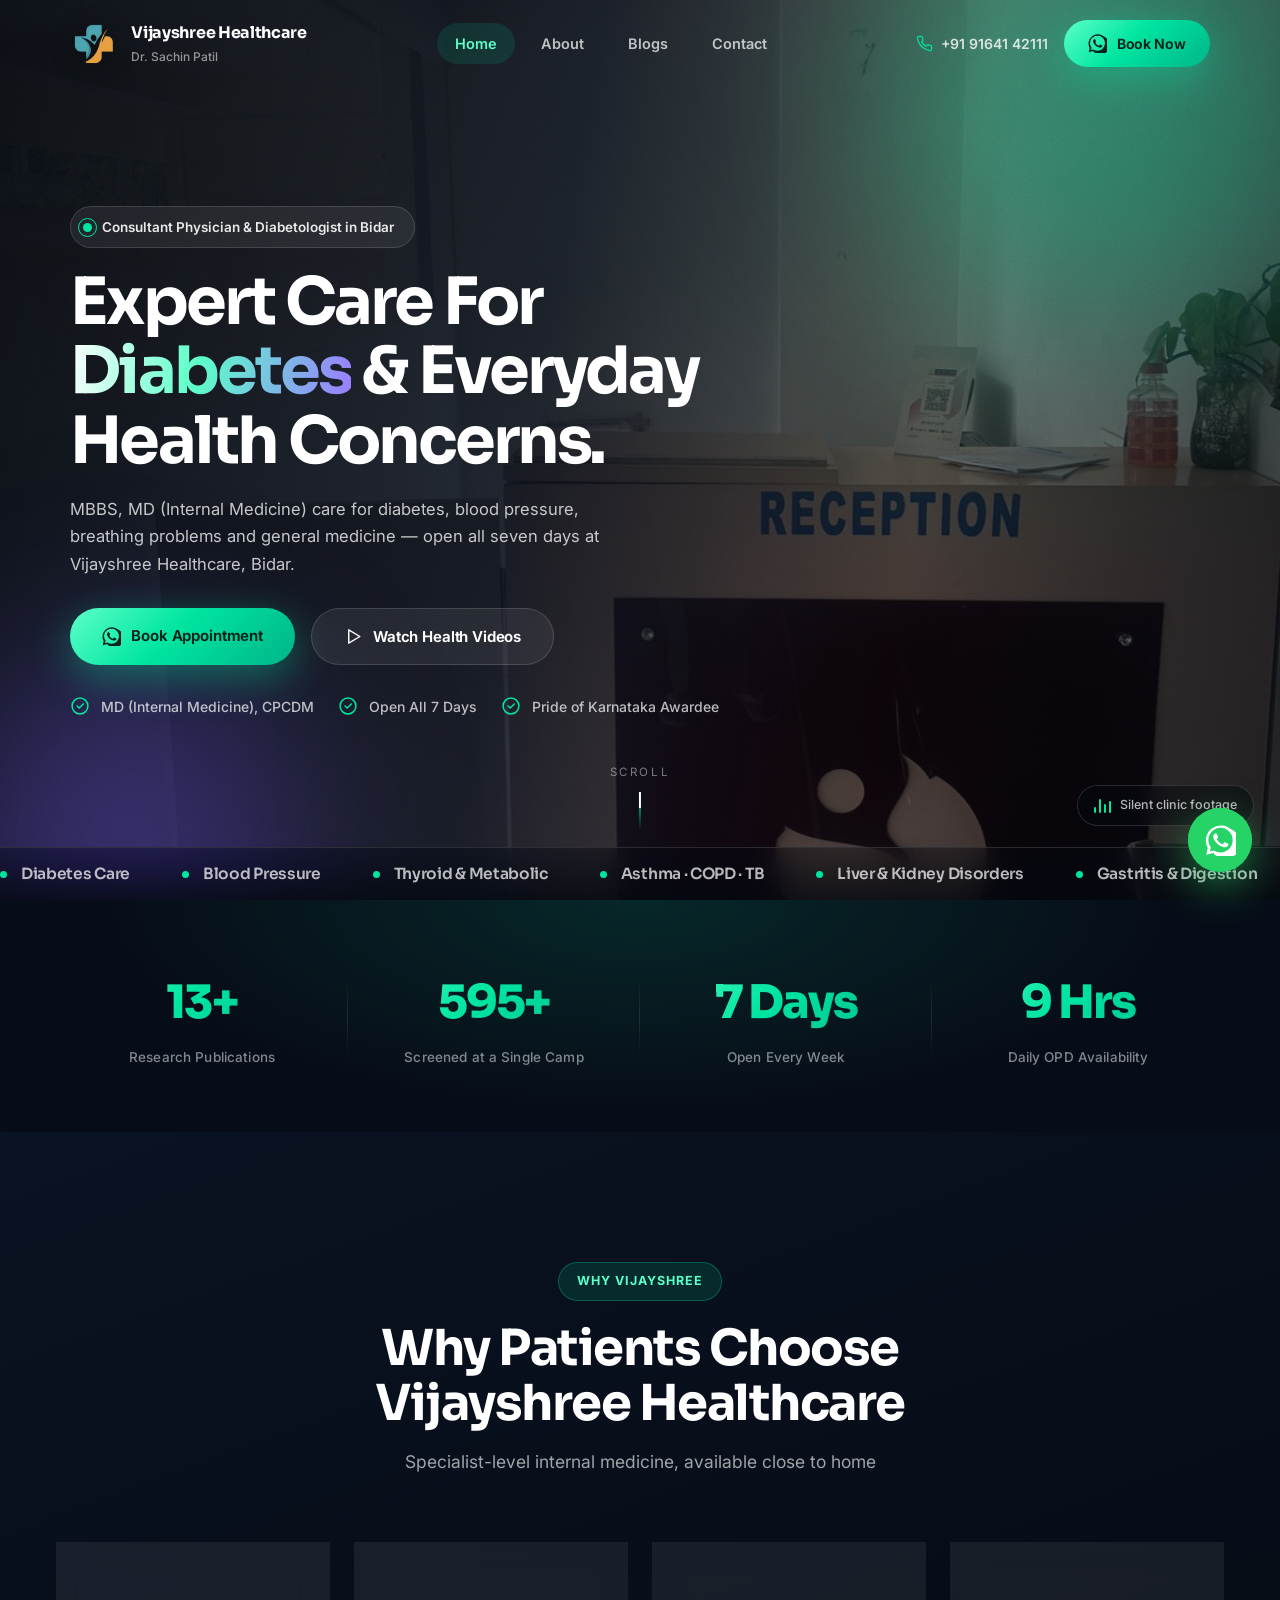
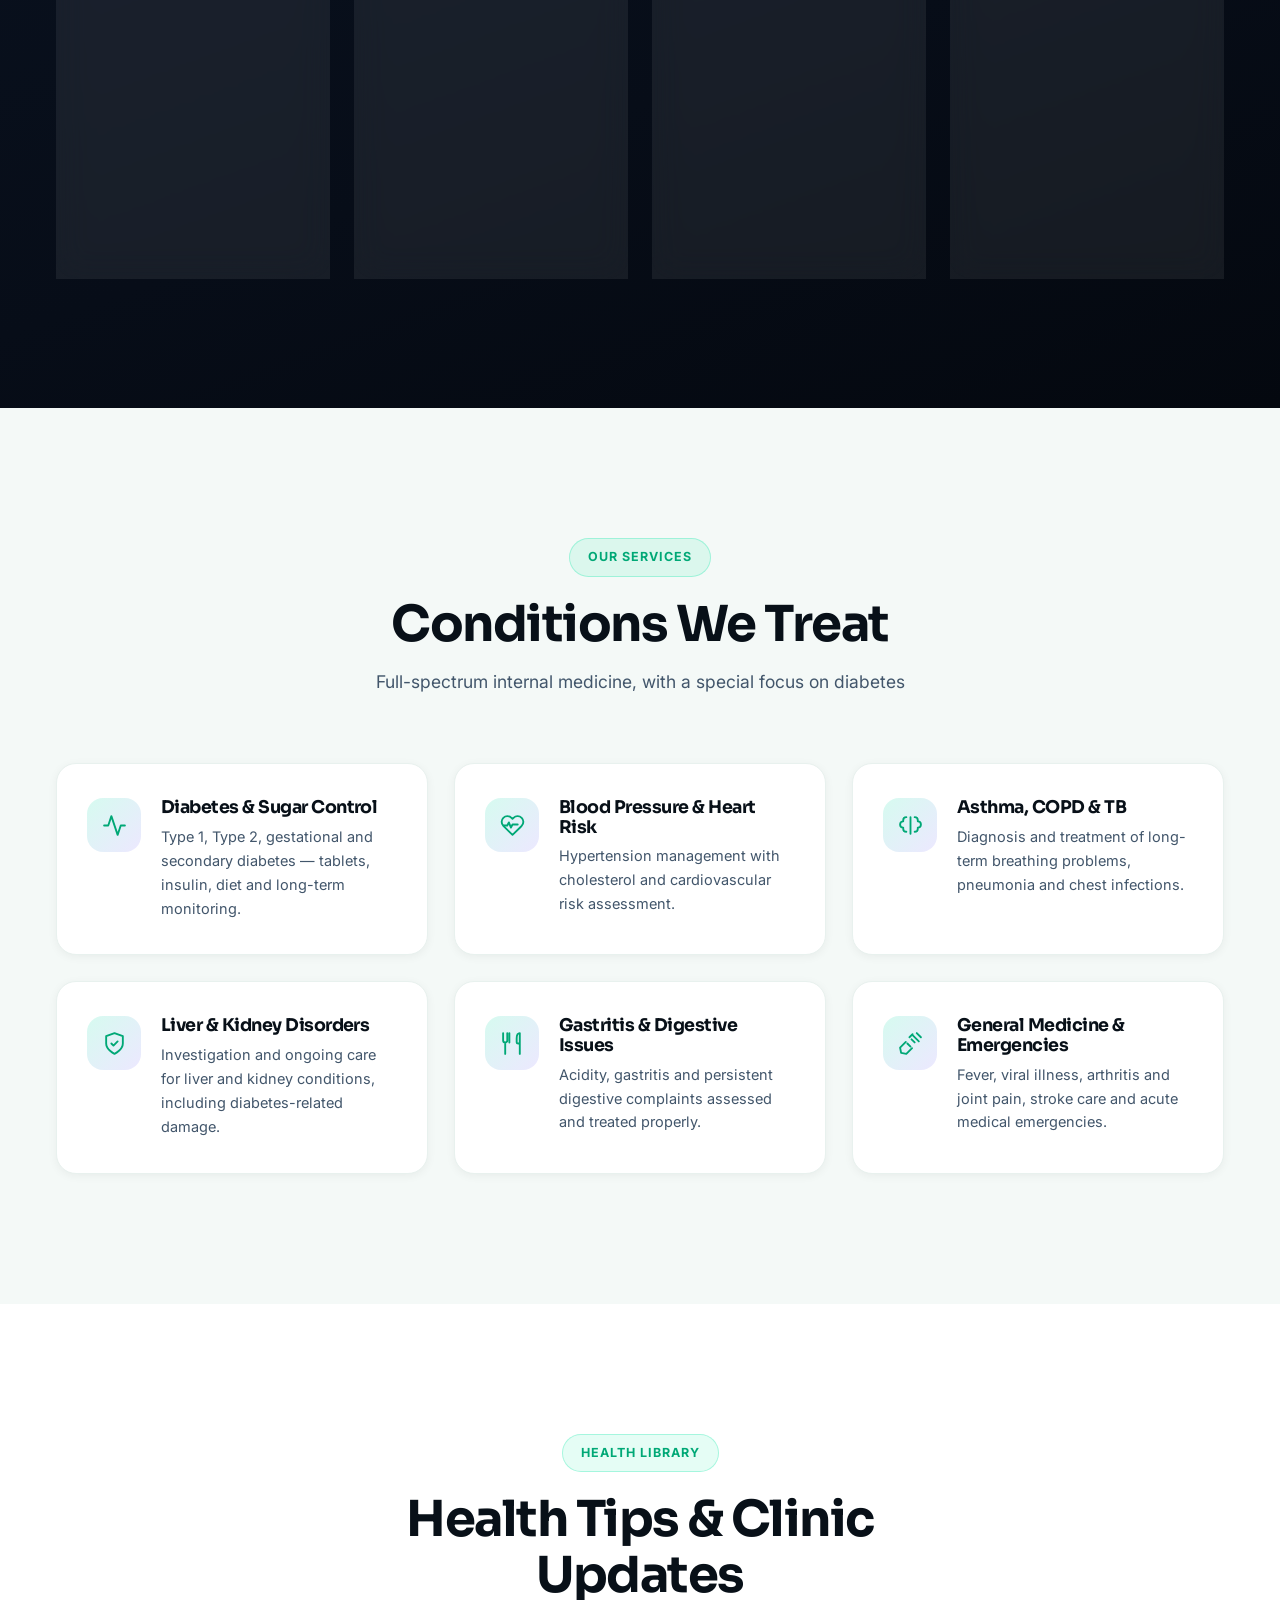
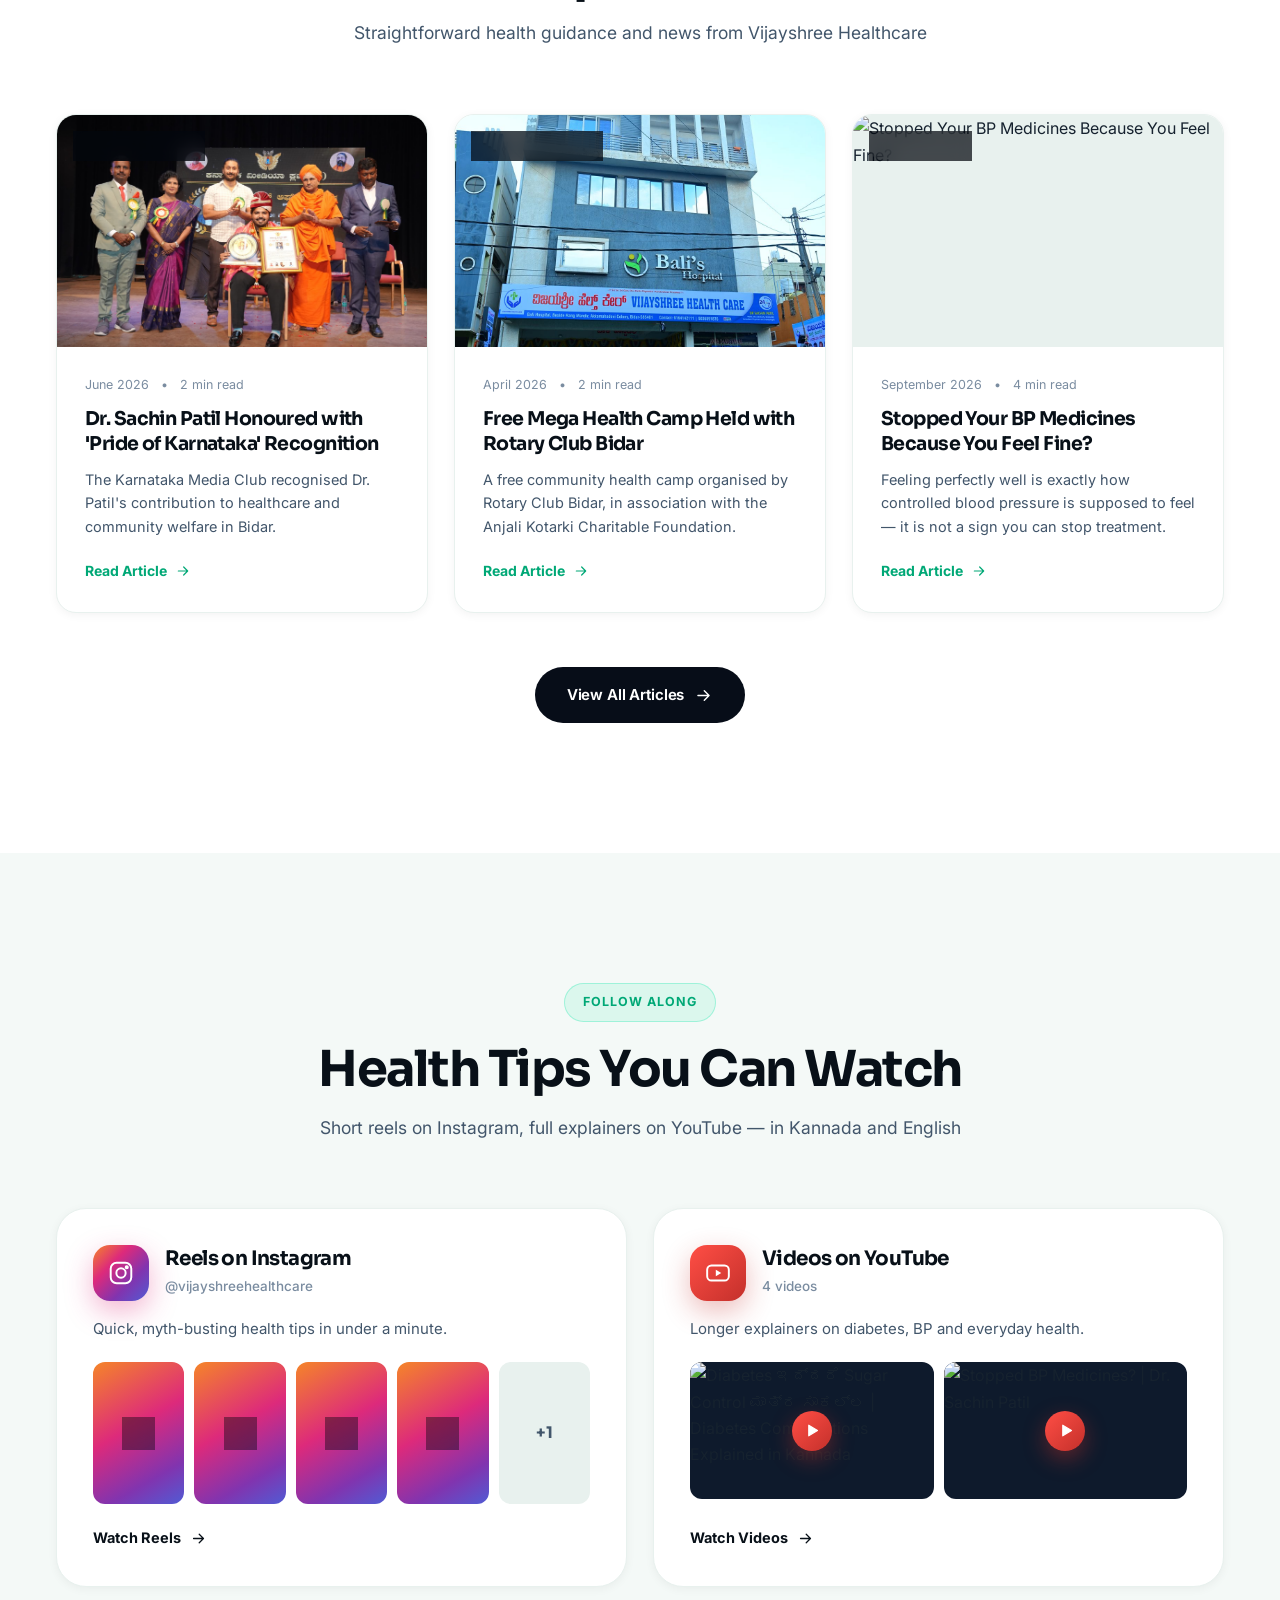
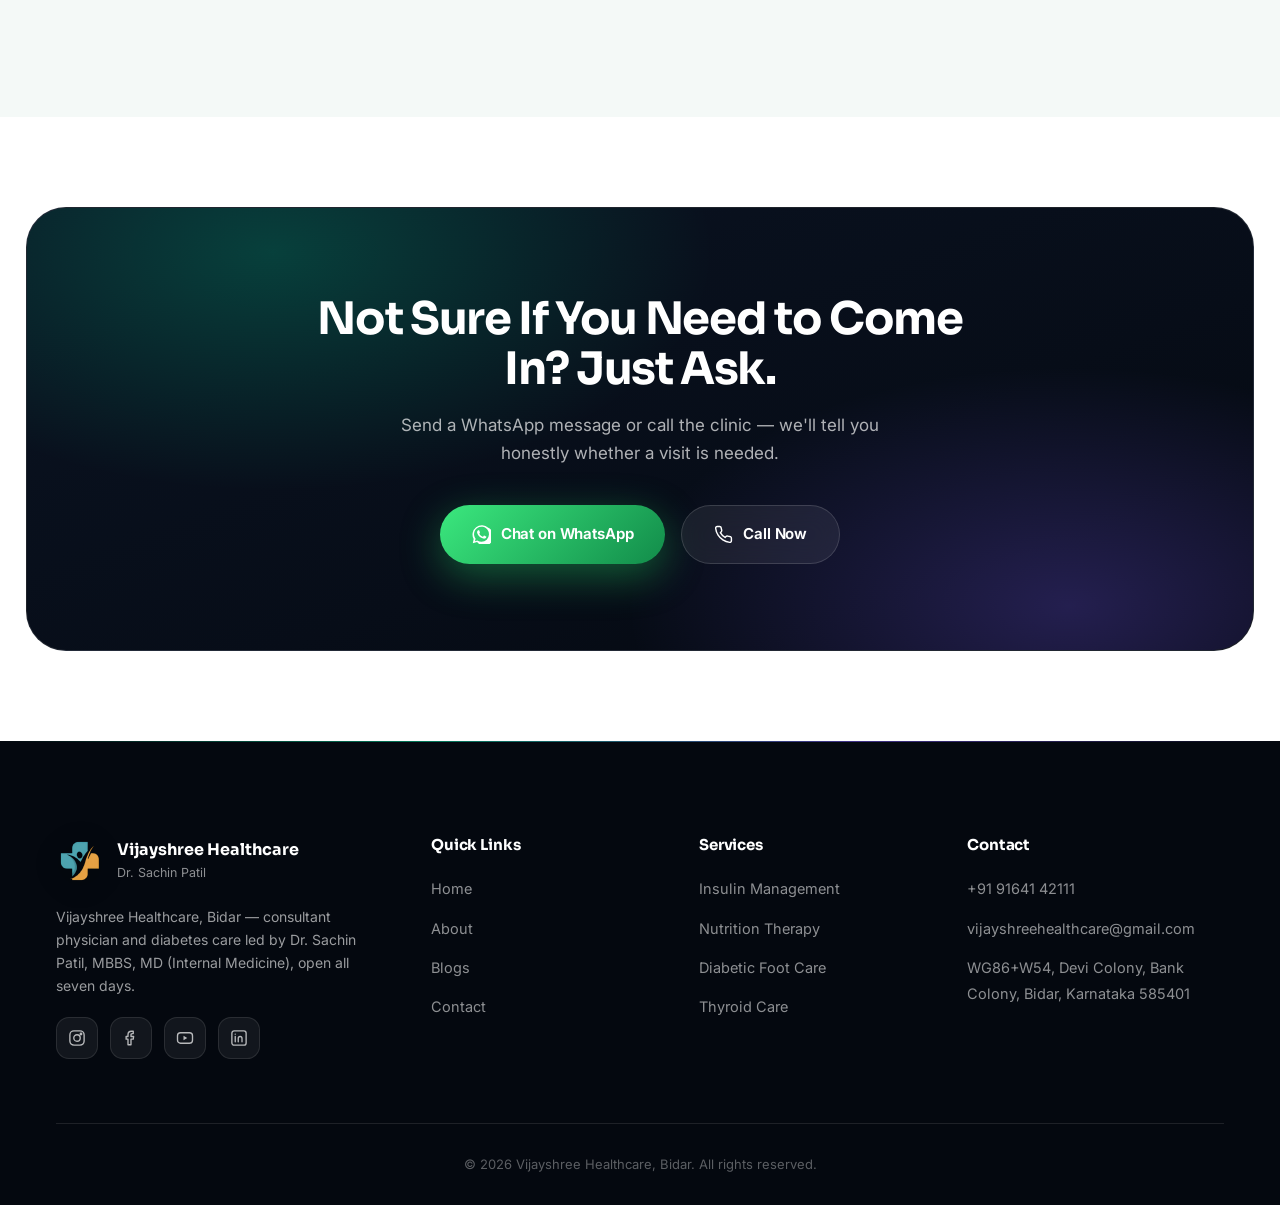
==== commit 0695d664: "Add admin panel, certificates section and video link support Admin panel (admin/) to manage all site" ====
--- a/index.html
+++ b/index.html
@@ -44,6 +44,8 @@
   <div id="article-modal-root"></div>
 
   <script src="content.js"></script>
+  <script src="js/firebase-config.js"></script>
+  <script src="js/store.js"></script>
   <script src="js/icons.js"></script>
   <script src="js/main.js"></script>
   <script src="js/home.js"></script>
--- a/css/style.css
+++ b/css/style.css
@@ -1226,3 +1226,101 @@
 @media (prefers-reduced-motion:reduce){
   *{ animation-duration:.01ms !important; transition-duration:.01ms !important; }
 }
+
+/* ==========================================================
+   CERTIFICATES — About page gallery + full-size viewer
+   ========================================================== */
+.cert-grid{
+  display:grid; gap:26px;
+  grid-template-columns:repeat(auto-fill, minmax(230px, 1fr));
+}
+.cert-card{
+  background:var(--paper-0); border:1px solid var(--ink-200); border-radius:var(--radius-md);
+  overflow:hidden; box-shadow:var(--shadow-sm);
+  transition:transform .4s cubic-bezier(.16,1,.3,1), box-shadow .4s, border-color .3s;
+  margin:0; display:flex; flex-direction:column;
+}
+.cert-card.has-img{ cursor:zoom-in; }
+.cert-card.has-img:hover,
+.cert-card.has-img:focus-visible{
+  transform:translateY(-6px); box-shadow:var(--shadow-md); border-color:var(--mint-400);
+  outline:none;
+}
+.cert-card.has-img:focus-visible{ box-shadow:0 0 0 3px rgba(0,229,160,.35), var(--shadow-md); }
+
+.cert-thumb{
+  position:relative; aspect-ratio:4/3; background:var(--paper-50);
+  display:flex; align-items:center; justify-content:center; overflow:hidden;
+}
+.cert-thumb img{
+  width:100%; height:100%; object-fit:cover; display:block;
+  transition:transform .6s cubic-bezier(.16,1,.3,1);
+}
+.cert-card.has-img:hover .cert-thumb img{ transform:scale(1.06); }
+
+.cert-zoom{
+  position:absolute; inset:0; display:flex; align-items:center; justify-content:center;
+  background:rgba(4,8,15,.42); opacity:0; transition:opacity .3s;
+}
+.cert-zoom svg{ width:26px; height:26px; color:#fff; }
+.cert-card.has-img:hover .cert-zoom,
+.cert-card.has-img:focus-visible .cert-zoom{ opacity:1; }
+
+/* Card for a certificate whose scan hasn't been uploaded yet */
+.cert-placeholder{
+  display:flex; align-items:center; justify-content:center;
+  width:64px; height:64px; border-radius:var(--radius-full);
+  background:var(--paper-100); border:1px dashed var(--ink-200);
+}
+.cert-placeholder svg{ width:28px; height:28px; color:var(--mint-500); }
+
+.cert-card figcaption{ padding:18px 20px 20px; }
+.cert-title{
+  font-family:'Sora',sans-serif; font-weight:700; font-size:15.5px;
+  color:var(--ink-900); letter-spacing:-.02em; line-height:1.3;
+}
+.cert-issuer{ font-size:13px; color:var(--ink-600); margin-top:5px; line-height:1.45; }
+.cert-year{
+  display:inline-block; margin-top:10px; padding:4px 11px; border-radius:var(--radius-full);
+  background:var(--paper-100); color:var(--ink-600); font-size:11.5px; font-weight:600;
+}
+
+/* --- Full-size viewer --- */
+.cert-lightbox{
+  position:fixed; inset:0; z-index:4000; display:none;
+  align-items:center; justify-content:center; padding:5vh 5vw;
+  background:rgba(4,8,15,.92); backdrop-filter:blur(10px);
+}
+.cert-lightbox.active{ display:flex; animation:certFade .28s ease both; }
+@keyframes certFade{ from{ opacity:0 } to{ opacity:1 } }
+
+.cert-lb-inner{
+  margin:0; max-width:min(1000px, 92vw); max-height:90vh;
+  display:flex; flex-direction:column; align-items:center; gap:16px;
+}
+.cert-lb-inner img{
+  max-width:100%; max-height:76vh; object-fit:contain;
+  border-radius:var(--radius-sm); box-shadow:var(--shadow-lg); background:#fff;
+}
+.cert-lb-inner figcaption{
+  color:rgba(255,255,255,.82); font-size:14.5px; text-align:center; line-height:1.5;
+}
+.cert-lb-inner figcaption strong{ color:#fff; font-family:'Sora',sans-serif; }
+
+.cert-lb-close{
+  position:absolute; top:22px; right:24px; width:46px; height:46px;
+  display:flex; align-items:center; justify-content:center;
+  border-radius:var(--radius-full); cursor:pointer;
+  background:rgba(255,255,255,.10); border:1px solid var(--glass-line);
+  backdrop-filter:blur(12px); transition:background .25s, transform .25s;
+}
+.cert-lb-close:hover{ background:rgba(255,255,255,.2); transform:rotate(90deg); }
+.cert-lb-close svg{ width:22px; height:22px; color:#fff; }
+
+@media (max-width:640px){
+  .cert-grid{ grid-template-columns:repeat(auto-fill, minmax(150px, 1fr)); gap:16px; }
+  .cert-card figcaption{ padding:14px 14px 16px; }
+  .cert-title{ font-size:14px; }
+  .cert-issuer{ font-size:12px; }
+  .cert-lb-close{ top:14px; right:14px; width:40px; height:40px; }
+}
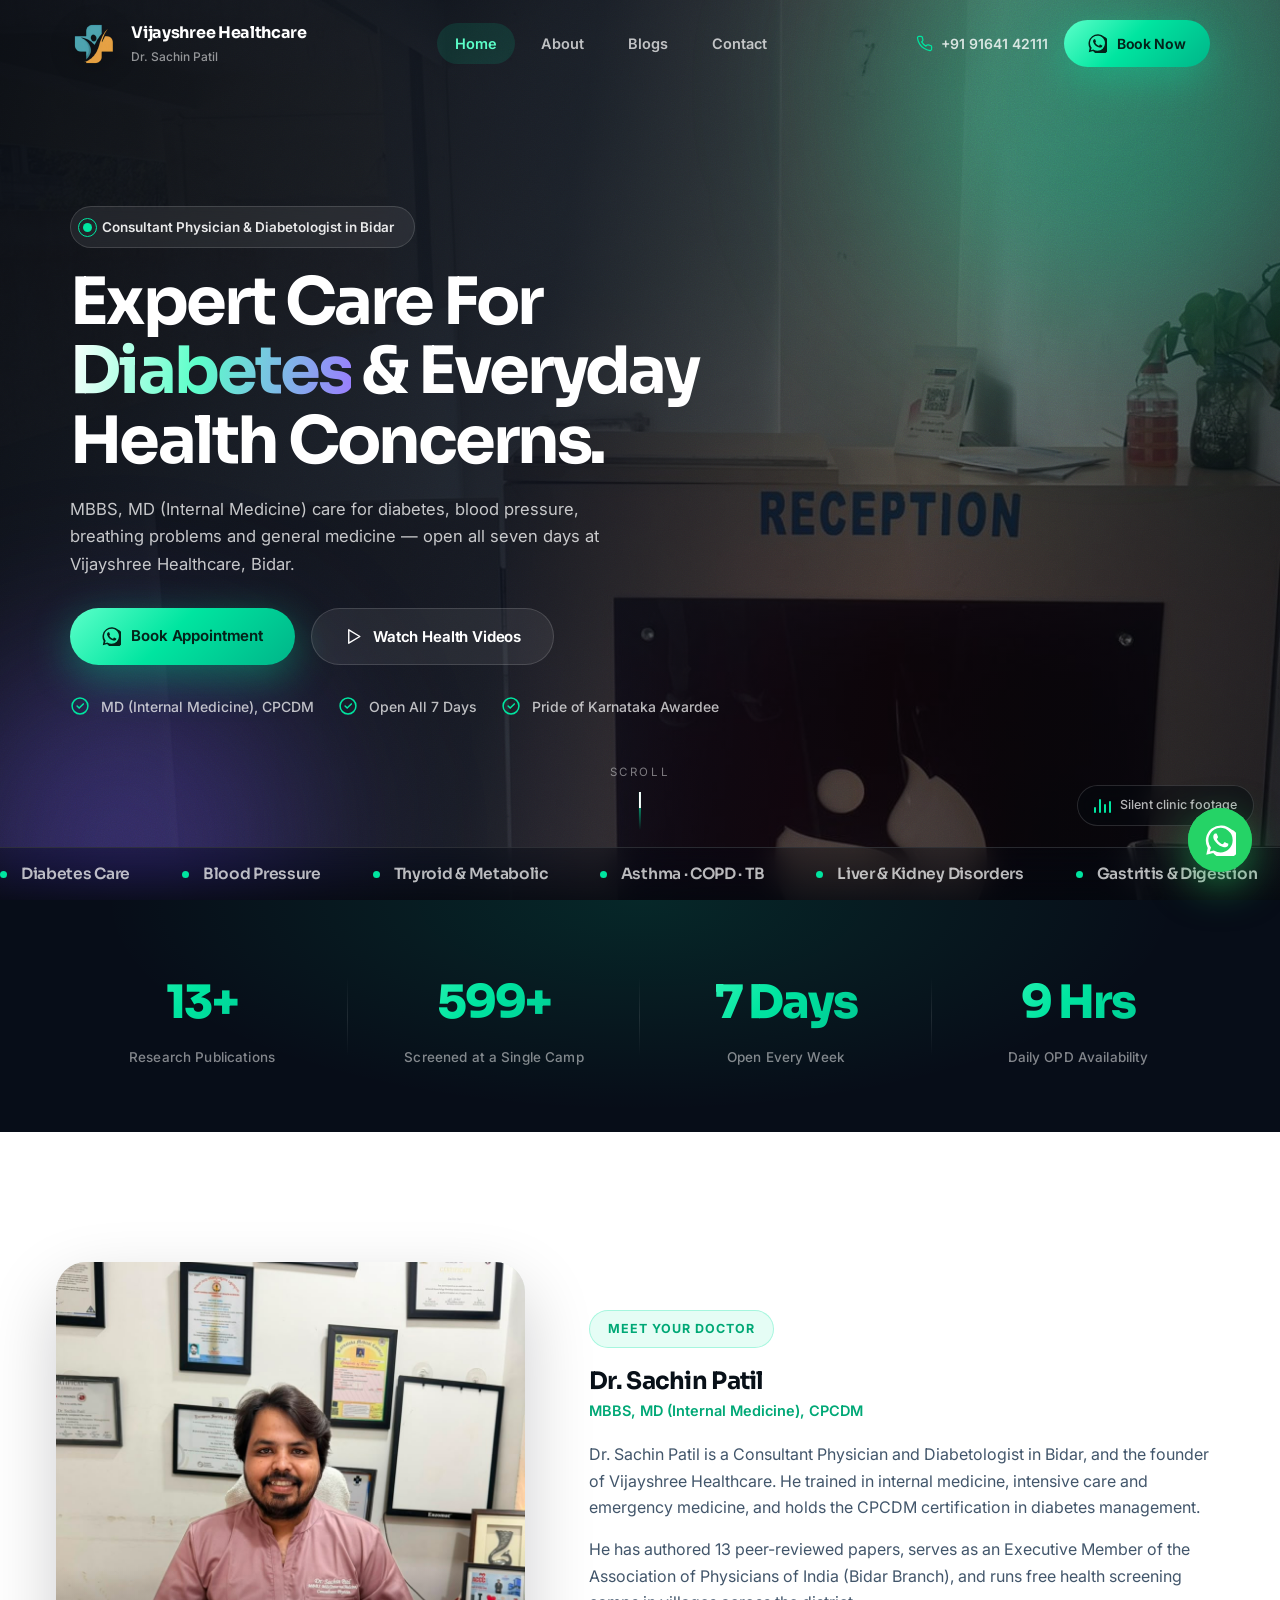
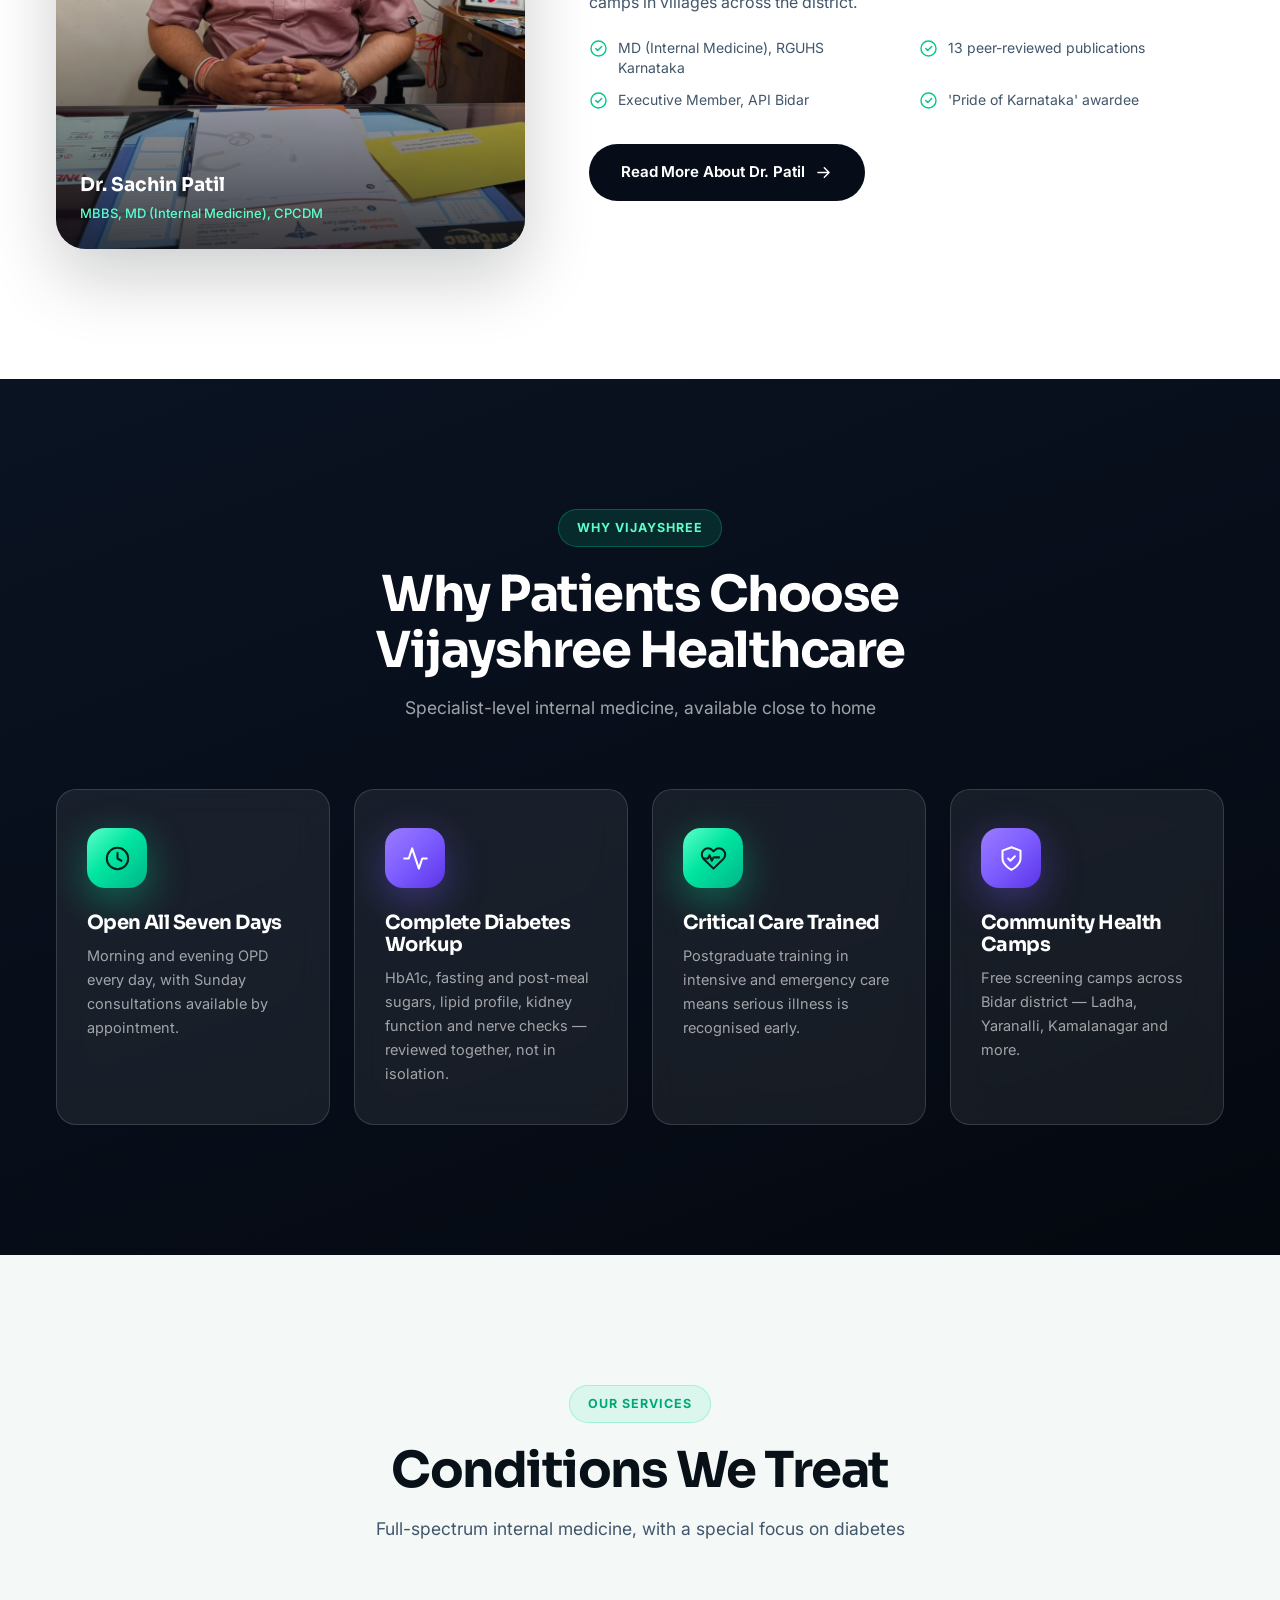
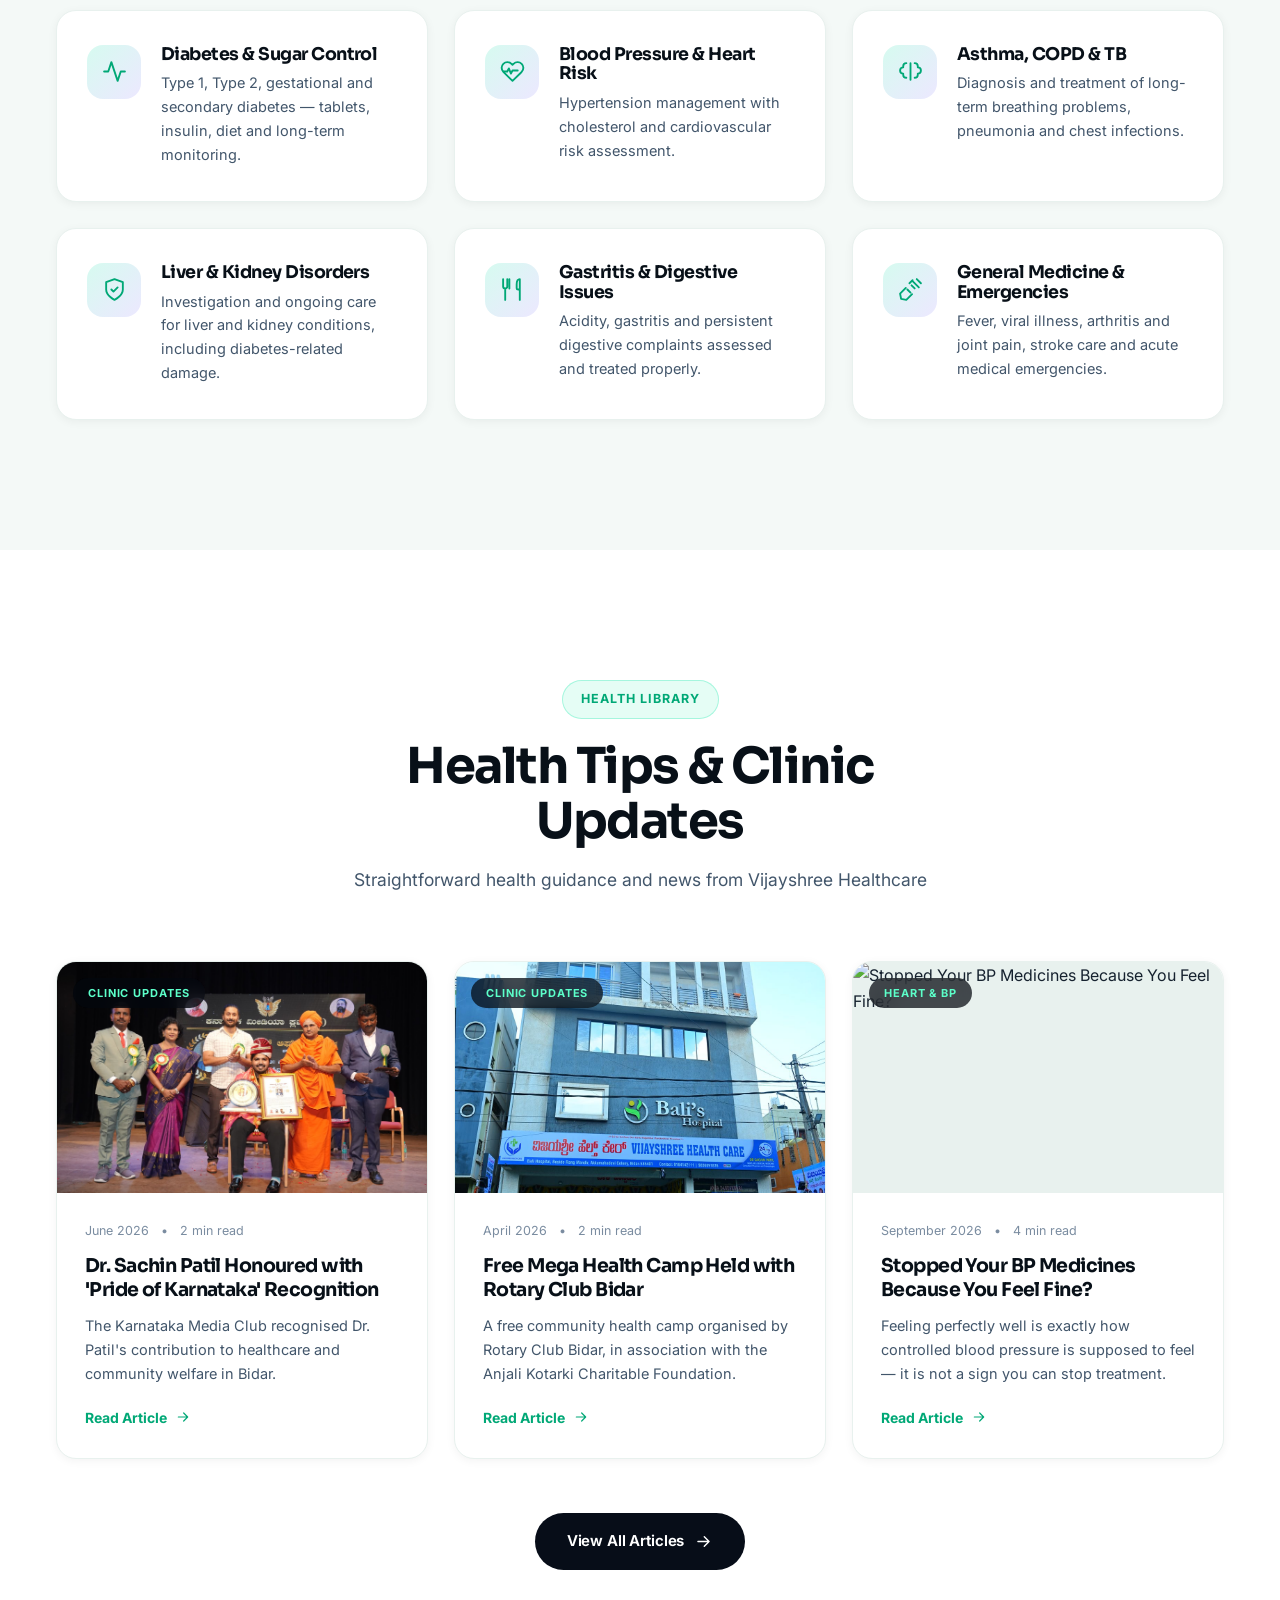
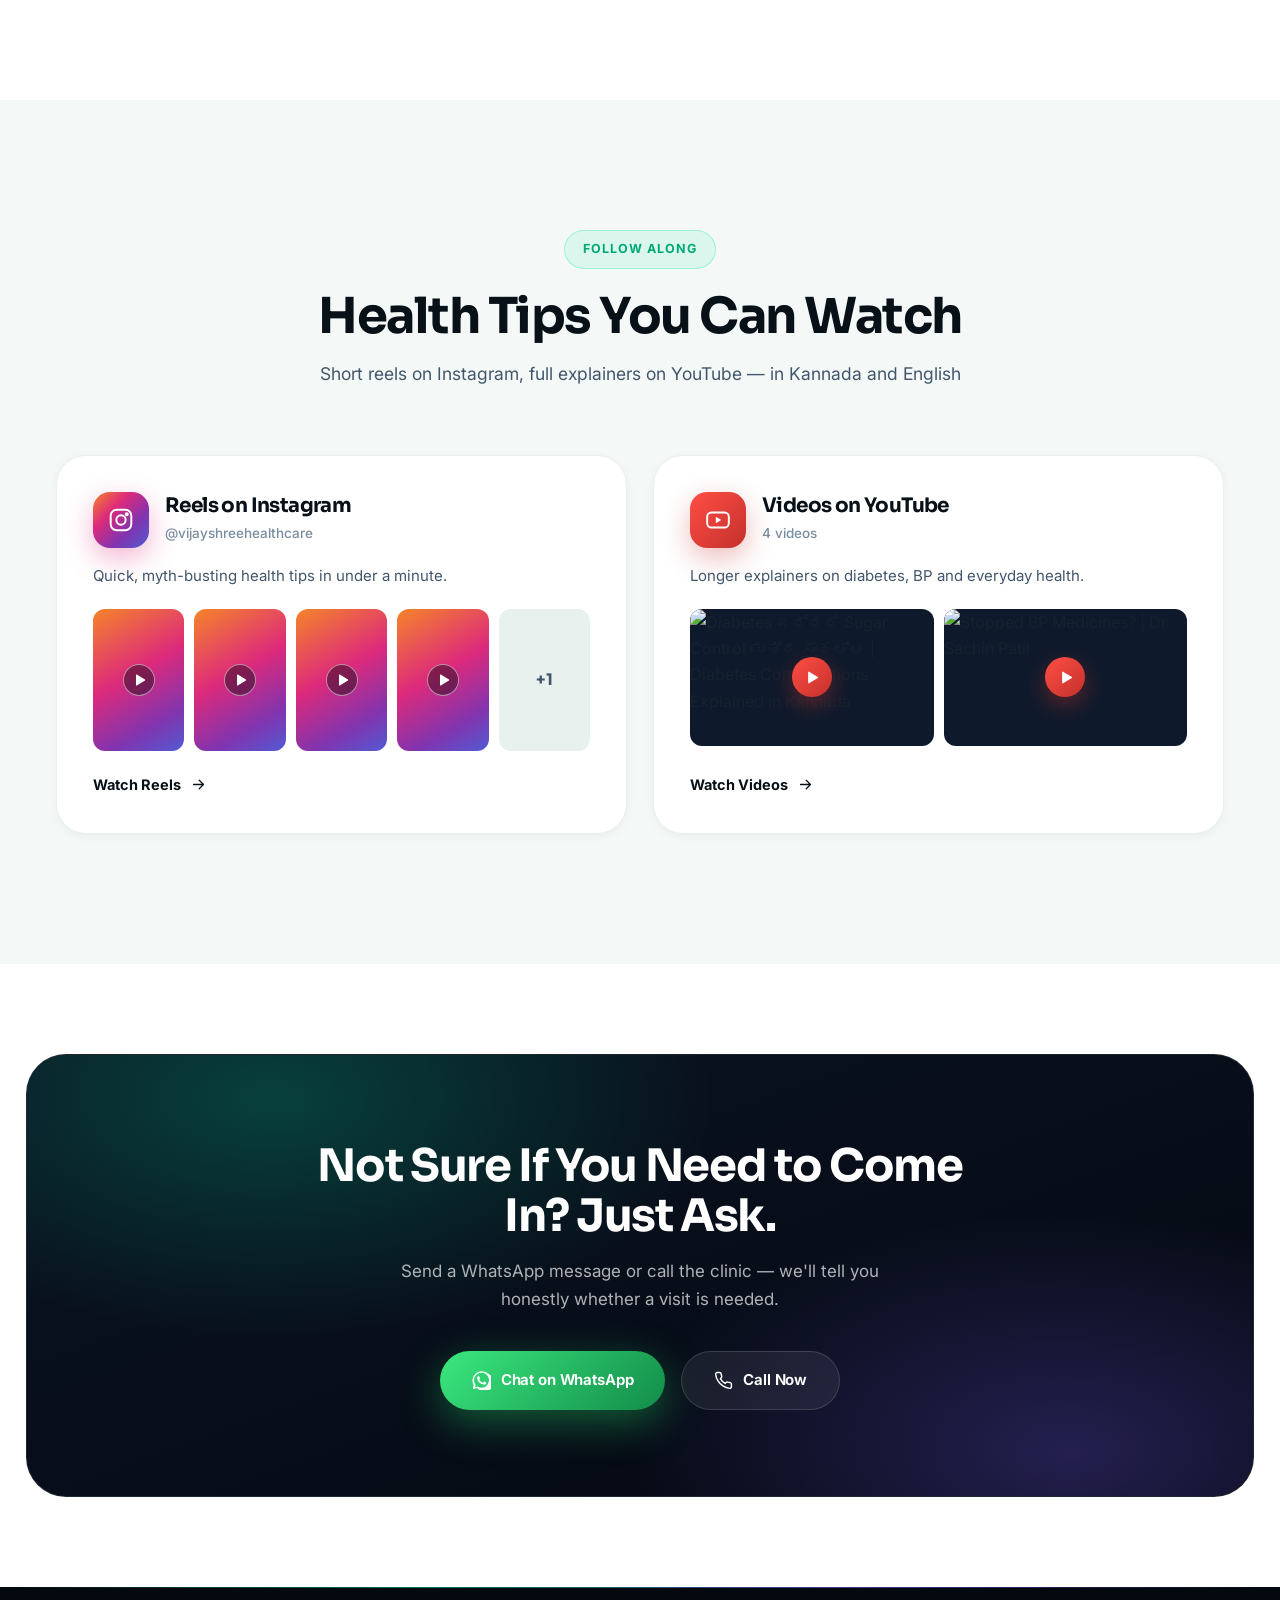
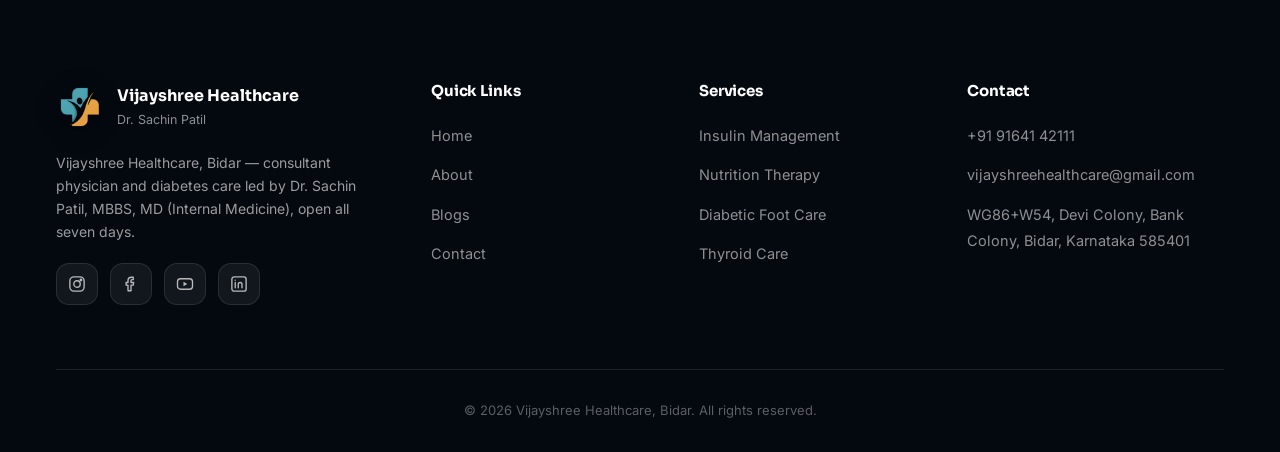
==== commit 531d9770: "Connect Firebase, deploy to Hosting, add doctor intro to home page Firebase is live (project vhc-web" ====
--- a/index.html
+++ b/index.html
@@ -26,6 +26,8 @@
 
   <section class="stats-bar" id="statsRoot"></section>
 
+  <section class="section" id="doctorIntroRoot"></section>
+
   <section class="section bg-dark" id="highlightsRoot"></section>
 
   <section class="section bg-tint" id="servicesRoot"></section>
--- a/css/style.css
+++ b/css/style.css
@@ -335,19 +335,32 @@
 .hero-video-bg{
   position:absolute; inset:0; width:100%; height:100%; object-fit:cover; z-index:0;
   filter:saturate(.85) contrast(1.05);
-}
+  pointer-events:none;          /* no hover controls over a backdrop */
+}
+.hero-video-bg::-webkit-media-controls{ display:none !important; }
 /* YouTube used as the hero background — scaled to fill, clicks pass through */
 .hero-yt-wrap{
   position:absolute; inset:0; z-index:0; overflow:hidden; pointer-events:none;
   background-size:cover; background-position:center;
 }
-.hero-yt-wrap iframe{
-  position:absolute; top:50%; left:50%; transform:translate(-50%,-50%);
+/* The stage carries the zoom/offset; the player fills it. Kept invisible until
+   the clip is genuinely playing, so YouTube's opening player UI is never seen. */
+.hero-yt-stage{
+  position:absolute; top:50%; left:50%;
   width:100vw; height:56.25vw; min-height:100%; min-width:177.78vh;
-  border:0; pointer-events:none;
-  transform-origin:center center;
+  transform-origin:center center; pointer-events:none;
+}
+.hero-yt-stage iframe,
+.hero-yt-stage > div{
+  width:100%; height:100%; border:0; pointer-events:none;
   filter:saturate(.9) contrast(1.03);
-}
+  opacity:0; transition:opacity .8s ease;
+}
+.hero-yt-wrap.ready .hero-yt-stage iframe{ opacity:1; }
+
+/* Swallows any stray pointer event so the backdrop can never be clicked,
+   paused or turned into a picture-in-picture window. */
+.hero-yt-shield{ position:absolute; inset:0; z-index:2; background:transparent; }
 
 .hero-overlay{
   position:absolute; inset:0; z-index:1;
@@ -1324,3 +1337,50 @@
   .cert-issuer{ font-size:12px; }
   .cert-lb-close{ top:14px; right:14px; width:40px; height:40px; }
 }
+
+/* ==========================================================
+   DOCTOR INTRO — short "meet the doctor" block on the Home page
+   ========================================================== */
+.doc-intro{
+  display:grid; grid-template-columns:.85fr 1.15fr; gap:64px; align-items:center;
+}
+
+.doc-intro-media{
+  position:relative; border-radius:var(--radius-lg); overflow:hidden;
+  aspect-ratio:4/5; box-shadow:var(--shadow-lg); background:var(--paper-100);
+}
+.doc-intro-media::after{
+  content:""; position:absolute; inset:0;
+  background:linear-gradient(to top, rgba(4,8,15,.78) 0%, transparent 48%);
+}
+.doc-intro-media img{ width:100%; height:100%; object-fit:cover; display:block; }
+/* No portrait uploaded yet — keep a tidy branded panel instead of a broken image */
+.doc-intro-media.no-img{ background:var(--grad-night); }
+.doc-intro-media.no-img img{ display:none; }
+
+.doc-intro-badge{ position:absolute; bottom:24px; left:24px; right:24px; z-index:3; }
+.doc-intro-badge .name{
+  font-family:'Sora',sans-serif; font-weight:700; font-size:19px; color:#fff;
+}
+.doc-intro-badge .cred{ font-size:13px; color:var(--mint-300); font-weight:500; margin-top:2px; }
+
+.doc-intro-body h2{ margin-bottom:4px; }
+.doc-intro-cred{
+  color:var(--mint-600); font-weight:600; font-size:14.5px; margin-bottom:18px;
+}
+
+.doc-intro-points{
+  list-style:none; padding:0; margin:22px 0 30px;
+  display:grid; grid-template-columns:repeat(2, minmax(0,1fr)); gap:12px 24px;
+}
+.doc-intro-points li{ display:flex; align-items:flex-start; gap:10px; }
+.doc-intro-points svg{ width:19px; height:19px; color:var(--mint-500); flex-shrink:0; margin-top:1px; }
+.doc-intro-points span{ font-size:14px; color:var(--ink-600); line-height:1.45; }
+
+.doc-intro-btn{ margin-top:4px; }
+
+@media (max-width:900px){
+  .doc-intro{ grid-template-columns:1fr; gap:32px; }
+  .doc-intro-media{ max-width:340px; margin:0 auto; aspect-ratio:1/1; }
+  .doc-intro-points{ grid-template-columns:1fr; gap:10px; margin:18px 0 26px; }
+}
